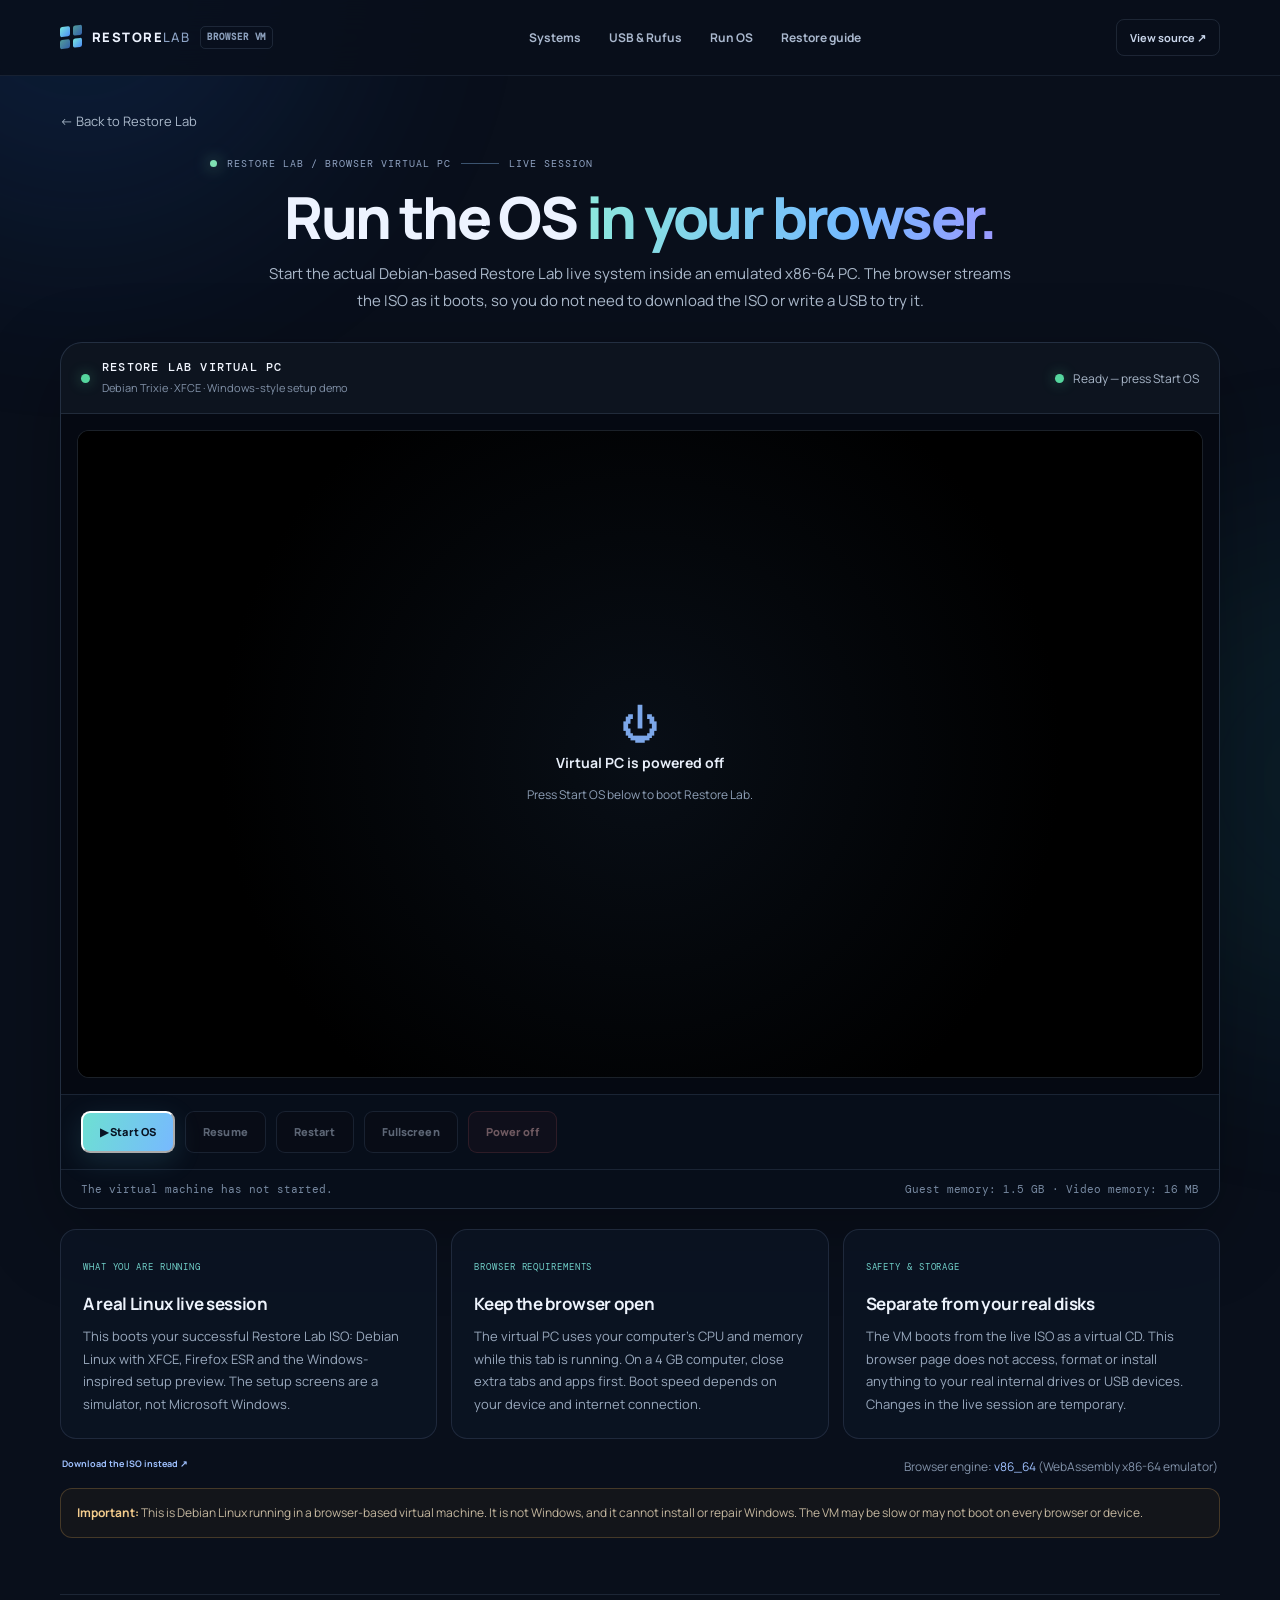
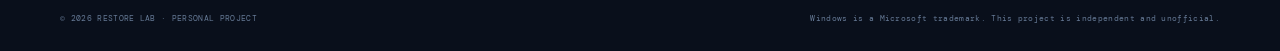
==== run.html @ ffe732dc "Show browser VM memory setting" ====
<!doctype html>
<html lang="en">
<head>
  <meta charset="utf-8">
  <meta name="viewport" content="width=device-width, initial-scale=1">
  <meta name="theme-color" content="#0b1220">
  <meta name="description" content="Run the Restore Lab Debian live system in a browser-based virtual PC.">
  <title>Run Restore Lab — Browser Virtual PC</title>
  <link rel="preconnect" href="https://fonts.googleapis.com">
  <link rel="preconnect" href="https://fonts.gstatic.com" crossorigin>
  <link href="https://fonts.googleapis.com/css2?family=DM+Mono:wght@400;500&family=Manrope:wght@400;500;600;700;800&display=swap" rel="stylesheet">
  <link rel="stylesheet" href="styles.css">
  <link rel="stylesheet" href="run-os.css">
  <script src="run-os.js" defer></script>
</head>
<body>
  <div class="ambient ambient-one"></div>
  <div class="ambient ambient-two"></div>

  <header class="topbar">
    <a class="brand" href="index.html" aria-label="Restore Lab home">
      <span class="brand-mark"><span></span><span></span><span></span><span></span></span>
      <span>RESTORE<span class="brand-light">LAB</span></span>
      <span class="version-tag">BROWSER VM</span>
    </a>
    <nav class="main-nav" aria-label="Main navigation">
      <a href="index.html#systems">Systems</a>
      <a href="index.html#usb">USB & Rufus</a>
      <a href="run.html" aria-current="page">Run OS</a>
      <a href="index.html#restore">Restore guide</a>
    </nav>
    <a class="top-action" href="https://github.com/sd201826/Computer" target="_blank" rel="noopener">View source <span aria-hidden="true">↗</span></a>
  </header>

  <main class="run-page shell">
    <a class="run-back" href="index.html">← Back to Restore Lab</a>

    <section class="run-heading">
      <div class="eyebrow"><span class="pulse-dot"></span> RESTORE LAB / BROWSER VIRTUAL PC <span class="eyebrow-line"></span> LIVE SESSION</div>
      <h1>Run the OS <span class="gradient-text">in your browser.</span></h1>
      <p class="run-lead">Start the actual Debian-based Restore Lab live system inside an emulated x86-64 PC. The browser streams the ISO as it boots, so you do not need to download the ISO or write a USB to try it.</p>
    </section>

    <section class="vm-panel" aria-label="Restore Lab virtual computer">
      <div class="vm-toolbar">
        <div class="vm-title">
          <span class="vm-led"></span>
          <div><strong>RESTORE LAB VIRTUAL PC</strong><small>Debian Trixie · XFCE · Windows-style setup demo</small></div>
        </div>
        <div class="vm-status" id="vmStatus" role="status" aria-live="polite">
          <span class="vm-status-dot"></span><span id="vmStatusText">Ready — press Start OS</span>
        </div>
      </div>

      <div class="vm-screen-wrap">
        <div id="screen_container" tabindex="0" aria-label="Virtual computer screen">
          <div id="screen"></div>
          <canvas id="vga"></canvas>
          <div class="vm-screen-placeholder" id="vmScreenPlaceholder">
            <div class="vm-power-symbol">⏻</div>
            <strong>Virtual PC is powered off</strong>
            <span>Press Start OS below to boot Restore Lab.</span>
          </div>
        </div>
      </div>

      <div class="vm-controls">
        <button class="button button-primary" id="startVm" type="button">▶ Start OS</button>
        <button class="button button-outline" id="pauseVm" type="button" disabled>Pause</button>
        <button class="button button-outline" id="restartVm" type="button" disabled>Restart</button>
        <button class="button button-outline" id="fullscreenVm" type="button" disabled>Fullscreen</button>
        <button class="button button-danger" id="stopVm" type="button" disabled>Power off</button>
      </div>

      <div class="vm-foot">
        <span id="vmDetail">The virtual machine has not started.</span>
        <span>Guest memory: 1.5 GB · Video memory: 16 MB</span>
      </div>
    </section>

    <section class="run-info-grid">
      <article class="run-info-card">
        <span class="section-kicker">WHAT YOU ARE RUNNING</span>
        <h2>A real Linux live session</h2>
        <p>This boots your successful Restore Lab ISO: Debian Linux with XFCE, Firefox ESR and the Windows-inspired setup preview. The setup screens are a simulator, not Microsoft Windows.</p>
      </article>
      <article class="run-info-card">
        <span class="section-kicker">BROWSER REQUIREMENTS</span>
        <h2>Keep the browser open</h2>
        <p>The virtual PC uses your computer's CPU and memory while this tab is running. On a 4 GB computer, close extra tabs and apps first. Boot speed depends on your device and internet connection.</p>
      </article>
      <article class="run-info-card">
        <span class="section-kicker">SAFETY & STORAGE</span>
        <h2>Separate from your real disks</h2>
        <p>The VM boots from the live ISO as a virtual CD. This browser page does not access, format or install anything to your real internal drives or USB devices. Changes in the live session are temporary.</p>
      </article>
    </section>

    <div class="run-links">
      <a class="text-link" href="https://github.com/sd201826/Computer/releases/tag/restore-lab-live-latest" target="_blank" rel="noopener">Download the ISO instead ↗</a>
      <span>Browser engine: <a href="https://github.com/portlandhodl/v86_64" target="_blank" rel="noopener">v86_64</a> (WebAssembly x86-64 emulator)</span>
    </div>
    <div class="run-disclaimer"><strong>Important:</strong> This is Debian Linux running in a browser-based virtual machine. It is not Windows, and it cannot install or repair Windows. The VM may be slow or may not boot on every browser or device.</div>
  </main>

  <footer class="footer shell">
    <span>© <span id="year"></span> RESTORE LAB · PERSONAL PROJECT</span>
    <span>Windows is a Microsoft trademark. This project is independent and unofficial.</span>
  </footer>
</body>
</html>
---- styles.css ----
:root {
  color-scheme: dark;
  --bg: #090f1b;
  --panel: #101a2b;
  --panel-2: #142137;
  --line: rgba(159, 183, 220, .14);
  --muted: #91a1bb;
  --text: #edf3ff;
  --blue: #60a5fa;
  --cyan: #64e3df;
  --green: #7fe0b2;
  --orange: #f4bd74;
  --radius: 22px;
}
* { box-sizing: border-box; }
html { scroll-behavior: smooth; scroll-padding-top: 88px; }
body {
  margin: 0; min-width: 320px; background: var(--bg); color: var(--text);
  font-family: Manrope, "Segoe UI", sans-serif; line-height: 1.6; overflow-x: hidden;
}
a { color: inherit; text-decoration: none; }
button { font: inherit; }
.ambient { position: fixed; width: 520px; height: 520px; border-radius: 50%; filter: blur(110px); opacity: .13; pointer-events: none; z-index: -1; }
.ambient-one { top: -280px; left: -180px; background: #2073e8; }
.ambient-two { right: -310px; top: 520px; background: #27b7b2; opacity: .08; }
.shell { width: min(1160px, calc(100% - 48px)); margin-inline: auto; }
.topbar {
  position: sticky; top: 0; z-index: 20; height: 76px; padding: 0 max(24px, calc((100vw - 1160px) / 2));
  display: flex; align-items: center; justify-content: space-between; gap: 28px;
  background: rgba(9, 15, 27, .84); border-bottom: 1px solid rgba(159,183,220,.1); backdrop-filter: blur(18px);
}
.brand { display: flex; align-items: center; gap: 10px; font-size: 13px; font-weight: 800; letter-spacing: .11em; white-space: nowrap; }
.brand-light { color: #8ca3c5; font-weight: 500; }
.brand-mark { width: 22px; height: 22px; display: grid; grid-template-columns: repeat(2, 1fr); gap: 3px; transform: skewY(-7deg); }
.brand-mark span { background: linear-gradient(135deg, #78e6dd, #4d8ef7); border-radius: 2px; }
.brand-mark span:nth-child(2), .brand-mark span:nth-child(3) { opacity: .65; }
.version-tag, .panel-tag, .section-kicker, .eyebrow, .console-heading, .console-bottom, .console-top, .steps-title, .boot-top, .boot-foot, .boot-disclaimer {
  font-family: "DM Mono", monospace; letter-spacing: .1em;
}
.version-tag { color: #8ca0bd; border: 1px solid var(--line); border-radius: 5px; padding: 3px 6px; font-size: 9px; }
.main-nav { display: flex; align-items: center; justify-content: center; gap: 28px; color: #aab8ce; font-size: 12px; font-weight: 700; }
.main-nav a { transition: color .2s; }
.main-nav a:hover, .text-link:hover { color: var(--cyan); }
.top-action { border: 1px solid var(--line); border-radius: 8px; padding: 9px 13px; font-size: 11px; font-weight: 700; color: #c9d6eb; white-space: nowrap; transition: .2s; }
.top-action:hover { border-color: rgba(100,227,223,.5); color: var(--cyan); }
.hero { min-height: 500px; display: grid; grid-template-columns: 1.08fr .92fr; align-items: center; gap: 60px; padding-block: 88px 68px; position: relative; }
.hero-copy { position: relative; z-index: 1; }
.eyebrow { color: #8fa2c1; font-size: 10px; display: flex; align-items: center; gap: 10px; }
.pulse-dot, .console-live b, .demo-label span { width: 7px; height: 7px; border-radius: 50%; background: var(--green); box-shadow: 0 0 16px rgba(127,224,178,.75); }
.eyebrow-line { width: 38px; height: 1px; background: #3b536f; }
h1 { margin: 22px 0 18px; font-size: clamp(42px, 5.6vw, 68px); line-height: 1.06; letter-spacing: -.065em; font-weight: 800; }
.gradient-text { color: #7bdedb; background: linear-gradient(95deg, #8de8dc 0%, #74baff 65%, #9b9aff 100%); -webkit-background-clip: text; background-clip: text; -webkit-text-fill-color: transparent; }
.hero-lead { max-width: 510px; color: #9baac1; font-size: 14px; line-height: 1.9; }
.hero-actions, .simulator-actions { display: flex; align-items: center; flex-wrap: wrap; gap: 12px; margin-top: 28px; }
.button { display: inline-flex; align-items: center; justify-content: center; gap: 12px; min-height: 42px; padding: 0 17px; border-radius: 9px; font-size: 11px; font-weight: 800; letter-spacing: .01em; transition: transform .2s, border-color .2s, background .2s; cursor: pointer; }
.button:hover { transform: translateY(-2px); }
.button-primary { background: linear-gradient(110deg, #6de0d2, #77b9ff); color: #081323; box-shadow: 0 8px 28px rgba(89,189,220,.16); }
.button-quiet { color: #c2cee1; border: 1px solid var(--line); }
.button-quiet:hover, .button-outline:hover { border-color: rgba(100,227,223,.55); color: var(--cyan); }
.button-outline { border: 1px solid rgba(126,157,199,.35); color: #d4e0f2; }
.hero-footnotes { display: flex; flex-wrap: wrap; gap: 20px; margin-top: 28px; color: #8395b0; font-size: 10px; font-weight: 700; }
.tiny-check { font-style: normal; color: var(--green); margin-right: 5px; }
.console-card { z-index: 1; position: relative; border: 1px solid rgba(129,163,211,.22); background: linear-gradient(145deg, rgba(22,36,59,.96), rgba(12,22,38,.98)); border-radius: 15px; box-shadow: 0 28px 90px rgba(0,0,0,.32); overflow: hidden; }
.console-top { height: 45px; display: flex; align-items: center; gap: 12px; padding: 0 17px; border-bottom: 1px solid var(--line); color: #8fa2bf; font-size: 9px; }
.window-dots { display: flex; gap: 5px; margin-right: 7px; }
.window-dots i { width: 6px; height: 6px; background: #415875; border-radius: 50%; }
.window-dots i:first-child { background: #e59b87; }.window-dots i:nth-child(2) { background: #e9c477; }.window-dots i:nth-child(3) { background: #77d4a8; }
.console-live { margin-left: auto; display: flex; align-items: center; gap: 7px; color: var(--green); font-size: 8px; }
.console-live b { width: 5px; height: 5px; }
.console-content { padding: 26px 25px 21px; }
.console-heading { color: #6986a9; font-size: 9px; margin-bottom: 17px; }
.console-row { display: flex; justify-content: space-between; gap: 12px; padding: 11px 0; border-bottom: 1px solid rgba(159,183,220,.08); color: #8799b4; font-size: 11px; }
.console-row strong { color: #d8e3f3; font-size: 10px; font-weight: 700; }
.console-row .status-limited { color: var(--orange); }.console-row .status-ok { color: var(--green); }
.console-progress-label { margin-top: 23px; display: flex; justify-content: space-between; color: #7f93af; font-family: "DM Mono", monospace; font-size: 9px; }
.console-progress { height: 5px; margin-top: 9px; border-radius: 10px; overflow: hidden; background: #253650; }
.console-progress span { display: block; width: 100%; height: 100%; background: linear-gradient(90deg, #69dfd2, #73aaff); }
.console-note { margin-top: 22px; display: flex; gap: 9px; align-items: flex-start; color: #8ea1bb; font-size: 9px; line-height: 1.6; }
.note-symbol { width: 16px; height: 16px; flex: 0 0 auto; display: grid; place-items: center; border-radius: 50%; color: #efc17e; background: rgba(239,193,126,.12); font-weight: 800; }
.console-bottom { display: flex; justify-content: space-between; padding: 12px 17px; border-top: 1px solid var(--line); color: #607895; font-size: 8px; }
.hero-orbit { position: absolute; border: 1px solid rgba(100,227,223,.12); border-radius: 50%; pointer-events: none; }
.orbit-a { width: 480px; height: 480px; top: 45px; right: -170px; }.orbit-b { width: 620px; height: 620px; top: -26px; right: -240px; border-color: rgba(110,160,255,.08); }
.metric-strip { display: grid; grid-template-columns: repeat(3, 1fr); border-block: 1px solid var(--line); padding-block: 21px; }
.metric { display: flex; align-items: center; gap: 13px; padding-inline: 22px; border-right: 1px solid var(--line); }
.metric:first-child { padding-left: 0; }.metric:last-child { border: 0; }
.metric-icon { color: #6de0d2; font: 11px "DM Mono", monospace; border: 1px solid rgba(109,224,210,.2); border-radius: 6px; padding: 6px 7px; }
.metric strong, .metric small { display: block; }.metric strong { font-size: 11px; }.metric small { color: #7f91ab; font-size: 9px; margin-top: 2px; }
.section { padding-top: 93px; }
.section-heading { display: flex; justify-content: space-between; align-items: end; gap: 30px; margin-bottom: 25px; }
.section-kicker { color: #71cfc9; font-size: 9px; margin-bottom: 10px; }
.section-heading h2, .simulator-copy h2 { margin: 0; font-size: clamp(25px, 3vw, 34px); line-height: 1.2; letter-spacing: -.045em; }
.section-heading > p { max-width: 360px; color: #8798b2; font-size: 11px; line-height: 1.8; margin: 0 0 3px; }
.system-grid { display: grid; grid-template-columns: repeat(5, 1fr); gap: 11px; }
.system-card { text-align: left; display: flex; flex-direction: column; min-width: 0; min-height: 158px; padding: 16px; border: 1px solid var(--line); border-radius: 13px; background: rgba(16,26,43,.76); color: var(--text); cursor: pointer; transition: .2s ease; }
.system-card:hover { transform: translateY(-3px); border-color: rgba(112,188,230,.4); background: #142239; }
.system-card.selected { border-color: rgba(100,227,223,.64); background: linear-gradient(145deg, rgba(27,59,77,.72), rgba(19,34,54,.93)); box-shadow: inset 0 0 0 1px rgba(100,227,223,.08); }
.system-topline { display: flex; align-items: center; justify-content: space-between; }
.system-icon { width: 30px; height: 30px; display: grid; place-items: center; font-size: 17px; border-radius: 8px; background: rgba(101,162,240,.14); color: #87c2ff; }
.win10-icon { color: #7dc7f8; }.win7-icon { color: #9edbff; background: rgba(85,177,220,.13); }.vista-icon { color: #d2b8ff; background: rgba(157,120,225,.13); }.xp-icon { color: #9ee2a9; background: rgba(104,190,126,.13); }
.system-status { font: 8px "DM Mono", monospace; letter-spacing: .07em; }.status-current { color: var(--green); }.status-legacy { color: #a8c8f3; }.status-old { color: #c0a3dc; }
.system-name { font-size: 14px; font-weight: 800; margin-top: 15px; }.system-desc { color: #8192ad; font-size: 9px; margin-top: 2px; }
.system-bottom { display: flex; align-items: center; justify-content: space-between; color: #91a5c3; font-size: 8px; margin-top: auto; padding-top: 15px; }
.arrow { color: var(--cyan); font-size: 14px; }
.system-detail { display: grid; grid-template-columns: 60px 1fr auto; align-items: center; gap: 20px; padding: 21px 23px; margin-top: 14px; border: 1px solid var(--line); border-radius: 14px; background: rgba(17,29,48,.76); }
.detail-icon { width: 52px; height: 52px; display: grid; place-items: center; border-radius: 13px; color: #83d9dc; background: rgba(100,227,223,.1); font-size: 24px; }
.detail-eyebrow { color: #71cfc9; font: 8px "DM Mono", monospace; letter-spacing: .09em; }
.detail-copy h3 { margin: 3px 0 4px; font-size: 17px; }.detail-copy p { margin: 0; color: #91a1bb; font-size: 10px; line-height: 1.7; }
.detail-warning { color: #d4b582; font-size: 9px; margin-top: 6px; }
.detail-action { display: flex; flex-direction: column; align-items: center; gap: 7px; }.detail-action .button { white-space: nowrap; }.detail-action > span { color: #788ba8; font-size: 8px; text-align: center; }
.usb-layout { display: grid; grid-template-columns: .9fr 1.1fr; gap: 14px; }
.usb-panel, .steps-panel { border: 1px solid var(--line); border-radius: 15px; padding: 24px; background: rgba(16,26,43,.8); }
.usb-panel { background: radial-gradient(circle at 0 0, rgba(66,156,173,.13), transparent 60%), rgba(16,26,43,.86); }
.usb-panel-head { display: flex; justify-content: space-between; align-items: center; }.usb-symbol { color: var(--cyan); font-size: 23px; }.panel-tag { color: #738ba9; font-size: 8px; }
.usb-panel h3 { max-width: 300px; margin: 16px 0 8px; font-size: 21px; line-height: 1.3; letter-spacing: -.03em; }
.usb-panel > p { color: #91a1bb; font-size: 10px; line-height: 1.85; }
.device-state { display: flex; gap: 11px; align-items: center; padding: 13px; margin: 18px 0; border: 1px solid rgba(244,189,116,.18); border-radius: 9px; background: rgba(244,189,116,.05); }
.device-state-dot { width: 7px; height: 7px; border-radius: 50%; background: var(--orange); box-shadow: 0 0 12px rgba(244,189,116,.4); }
.device-state strong, .device-state small { display: block; }.device-state strong { color: #e8c797; font-size: 9px; }.device-state small { color: #8e9db4; font-size: 8px; margin-top: 3px; }
.steps-panel { padding: 21px 24px; }.steps-title { display: flex; justify-content: space-between; color: #7792b4; font-size: 8px; padding-bottom: 15px; border-bottom: 1px solid var(--line); }
.step-row { display: grid; grid-template-columns: 35px 1fr; gap: 10px; padding: 15px 0; border-bottom: 1px solid rgba(159,183,220,.08); }
.step-number { color: var(--cyan); font: 10px "DM Mono", monospace; padding-top: 2px; }.step-row strong { font-size: 10px; }.step-row p { margin: 3px 0 0; color: #8d9db6; font-size: 9px; line-height: 1.7; }
.danger-note { display: flex; gap: 10px; align-items: flex-start; margin-top: 15px; padding: 11px 12px; background: rgba(242,169,111,.07); border: 1px solid rgba(242,169,111,.14); border-radius: 8px; }
.danger-note > span { color: #efbb82; font-weight: 800; }.danger-note p { margin: 0; color: #a99b89; font-size: 8px; line-height: 1.7; }.danger-note strong { color: #eac18e; }
.simulator-card { display: grid; grid-template-columns: 1.1fr .9fr; align-items: center; gap: 45px; padding: 38px; border: 1px solid rgba(105,168,224,.25); border-radius: 18px; background: radial-gradient(circle at 100% 0, rgba(69,124,205,.16), transparent 40%), linear-gradient(130deg, #111f34, #0e192a); overflow: hidden; }
.demo-label { display: inline-flex; align-items: center; gap: 8px; color: #9ab2d0; font: 8px "DM Mono", monospace; letter-spacing: .08em; margin: 7px 0 17px; }.demo-label span { width: 6px; height: 6px; background: var(--orange); box-shadow: none; }
.simulator-copy h2 { font-size: clamp(25px, 3vw, 34px); }.simulator-copy > p { max-width: 470px; color: #91a1bb; font-size: 10px; line-height: 1.9; margin-top: 13px; }
.text-link { color: #a8c0e4; font-size: 9px; font-weight: 700; }
.simulator-warning { display: flex; gap: 9px; max-width: 480px; margin-top: 21px; color: #c5a979; font-size: 9px; line-height: 1.7; }.simulator-warning span { font-weight: 800; }
.boot-preview { border: 1px solid rgba(117,169,230,.34); border-radius: 10px; background: #07101d; box-shadow: 0 20px 55px rgba(0,0,0,.35); padding: 18px; font-family: "DM Mono", monospace; }
.boot-top { display: flex; justify-content: space-between; color: #79d5d2; font-size: 7px; padding-bottom: 13px; border-bottom: 1px solid rgba(117,169,230,.2); }
.boot-title { color: #dce9fb; font-size: 12px; font-weight: 500; padding: 17px 0 10px; }
.boot-option { color: #879ebd; font-size: 8px; padding: 8px; margin: 2px 0; border: 1px solid transparent; }.boot-option.active { color: #eaf5ff; background: #173655; border-color: #2a6e91; }.boot-option.active span { color: var(--cyan); }
.boot-foot { display: flex; justify-content: space-between; border-top: 1px solid rgba(117,169,230,.2); color: #7186a3; font-size: 7px; padding-top: 14px; margin-top: 13px; }.boot-disclaimer { color: #deae70; font-size: 7px; text-align: center; margin-top: 13px; letter-spacing: .14em; }
.restore-grid { display: grid; grid-template-columns: repeat(4, 1fr); gap: 12px; }
.restore-item { min-height: 174px; position: relative; padding: 20px; border: 1px solid var(--line); border-radius: 12px; background: rgba(16,26,43,.7); }
.restore-number { position: absolute; top: 18px; right: 18px; color: #637995; font: 9px "DM Mono", monospace; }
.restore-icon { color: var(--cyan); font-size: 22px; }.restore-item h3 { margin: 12px 0 5px; font-size: 12px; }.restore-item p { color: #8798b1; font-size: 9px; line-height: 1.8; margin: 0; }
.footer-callout { display: flex; justify-content: space-between; align-items: center; gap: 20px; padding-block: 55px; margin-top: 65px; border-top: 1px solid var(--line); }
.footer-callout h2 { margin: 0; font-size: 20px; letter-spacing: -.04em; }.footer { display: flex; flex-wrap: wrap; justify-content: space-between; gap: 15px; border-top: 1px solid var(--line); padding-block: 18px 28px; color: #657995; font: 8px "DM Mono", monospace; letter-spacing: .04em; }
@media (max-width: 900px) {
  .main-nav { gap: 15px; }.hero { gap: 30px; }.system-grid { grid-template-columns: repeat(3, 1fr); }.simulator-card { gap: 25px; padding: 28px; }
}
@media (max-width: 680px) {
  .shell { width: min(100% - 32px, 540px); }
  .topbar { height: 64px; padding-inline: 16px; gap: 12px; }.main-nav { display: none; }.top-action { margin-left: auto; }
  .hero { grid-template-columns: 1fr; padding-block: 64px 42px; gap: 35px; }.console-card { max-width: 460px; width: 100%; }.hero-orbit { display: none; }
  .metric-strip { grid-template-columns: 1fr; gap: 13px; }.metric { padding: 0 0 13px; border-right: 0; border-bottom: 1px solid var(--line); }.metric:last-child { padding-bottom: 0; border-bottom: 0; }
  .section { padding-top: 68px; }.section-heading { display: block; }.section-heading > p { margin-top: 10px; }
  .system-grid { grid-template-columns: repeat(2, 1fr); }.system-detail { grid-template-columns: 45px 1fr; padding: 17px; gap: 12px; }.detail-icon { width: 42px; height: 42px; }.detail-action { grid-column: 1 / -1; align-items: flex-start; margin-top: 6px; }
  .usb-layout, .simulator-card { grid-template-columns: 1fr; }.simulator-card { padding: 23px; }.boot-preview { max-width: 420px; width: 100%; }
  .restore-grid { grid-template-columns: repeat(2, 1fr); }.footer-callout { display: block; padding-block: 42px; }.footer-callout .button { margin-top: 18px; }
}
@media (max-width: 390px) {
  .version-tag { display: none; }.system-grid { gap: 8px; }.system-card { padding: 12px; min-height: 145px; }.system-bottom { font-size: 7px; }
  .restore-grid { grid-template-columns: 1fr; }.hero-actions .button { width: 100%; }
}


.live-os-card { display:grid; grid-template-columns:1.08fr .92fr; align-items:center; gap:38px; padding:38px; border:1px solid rgba(100,227,223,.25); border-radius:18px; background:radial-gradient(circle at 100% 0,rgba(50,160,174,.14),transparent 42%),linear-gradient(130deg,#12243a,#0d1929); overflow:hidden; }
.live-os-copy h2 { margin:0; font-size:clamp(27px,3vw,37px); line-height:1.15; letter-spacing:-.05em; }
.live-os-copy > p { max-width:490px; color:#91a1bb; font-size:10px; line-height:1.9; margin-top:13px; }
.live-feature-list { display:grid; grid-template-columns:1fr 1fr; gap:10px 14px; margin-top:20px; color:#b7c9df; font-size:9px; }
.live-feature-list span::first-letter { color:var(--green); }
.live-os-preview { min-width:0; }
.desktop-window { min-height:250px; position:relative; overflow:hidden; border:1px solid rgba(130,187,224,.45); border-radius:11px; background:radial-gradient(circle at 80% 15%,rgba(89,198,210,.45),transparent 40%),linear-gradient(140deg,#18395d,#0b1628 75%); box-shadow:0 20px 55px rgba(0,0,0,.3); }
.desktop-titlebar { height:31px; display:flex; align-items:center; justify-content:space-between; padding:0 12px; background:rgba(8,16,29,.8); color:#d8e9fb; font:8px "DM Mono",monospace; letter-spacing:.08em; }
.desktop-icons { display:grid; grid-template-columns:repeat(2,54px); gap:22px; padding:26px 20px 70px; }
.desktop-icons div { display:flex; flex-direction:column; align-items:center; gap:5px; color:#e4efff; font-size:8px; text-shadow:0 1px 4px #07101d; }
.desktop-icons b { width:33px; height:33px; display:grid; place-items:center; border:1px solid rgba(200,229,255,.3); border-radius:9px; background:rgba(19,54,82,.7); color:#83e2df; font-size:18px; }
.desktop-taskbar { position:absolute; bottom:0; left:0; right:0; height:34px; display:flex; align-items:center; gap:14px; padding:0 12px; background:rgba(8,15,27,.9); color:#c8d8eb; font-size:8px; }
.desktop-taskbar > span:first-child { color:#78e0d7; font-size:14px; }.taskbar-clock { margin-left:auto; color:#8fa5c1; font:7px "DM Mono",monospace; }
.theme-note { margin-top:11px; color:#8298b5; font:8px "DM Mono",monospace; text-align:center; letter-spacing:.06em; }
@media (max-width:900px) { .live-os-card { gap:24px; padding:28px; } }
@media (max-width:680px) { .live-os-card { grid-template-columns:1fr; padding:23px; } .live-feature-list { grid-template-columns:1fr; } }


.setup-preview-screen{min-height:285px;position:relative;overflow:hidden;border:1px solid rgba(128,184,228,.44);border-radius:12px;background:radial-gradient(circle at 78% 10%,rgba(47,127,190,.3),transparent 48%),linear-gradient(145deg,#12345a,#071629 78%);box-shadow:0 22px 60px rgba(0,0,0,.32);color:#eaf4ff}
.setup-preview-header{height:38px;display:flex;align-items:center;gap:9px;padding:0 14px;border-bottom:1px solid #ffffff1b;background:#08182bd9;font:8px "DM Mono",monospace;letter-spacing:.09em}
.setup-preview-mark{width:13px;height:13px;background:#59b5ff;clip-path:polygon(0 8%,100% 0,100% 100%,0 92%)}
.setup-preview-header b{margin-left:auto;color:#79d7d1;font-size:7px}
.setup-preview-body{padding:29px 25px 48px;display:flex;flex-direction:column;align-items:flex-start;gap:9px}
.setup-preview-body small{font:7px "DM Mono",monospace;color:#7dc7ff;letter-spacing:.13em}
.setup-preview-body strong{font-size:25px;font-weight:500;letter-spacing:-.04em}
.setup-preview-body>span{font-size:9px;color:#b9cce0}
.setup-preview-choices{display:grid;grid-template-columns:1fr 1fr;gap:7px;width:100%;margin-top:9px}
.setup-preview-choices i{font-style:normal;font-size:8px;padding:8px 9px;border:1px solid #6795bc66;border-radius:5px;background:#ffffff0a;color:#dcecff}
.setup-preview-button{display:flex;justify-content:space-between;align-items:center;gap:20px;margin-top:8px;padding:9px 12px;min-width:145px;background:#147dcb;border-radius:5px;font-size:8px;font-weight:700}
.setup-preview-footer{position:absolute;bottom:0;left:0;right:0;padding:11px 14px;background:#071426;color:#7e9ab6;font:7px "DM Mono",monospace;letter-spacing:.06em}
---- run-os.css ----
.run-page {
  padding-top: 32px;
  padding-bottom: 56px;
}
.run-back {
  display: inline-flex;
  margin-bottom: 24px;
  color: #aab8ca;
  text-decoration: none;
  font-size: 13px;
}
.run-back:hover { color: #ffffff; }
.run-heading {
  max-width: 860px;
  margin: 0 auto 28px;
  text-align: center;
}
.run-heading h1 {
  margin: 14px 0 12px;
  font-size: clamp(34px, 5vw, 58px);
  line-height: 1.08;
  letter-spacing: -0.045em;
}
.run-lead {
  max-width: 760px;
  margin: 0 auto;
  color: #aab8ca;
  font-size: 15px;
  line-height: 1.8;
}
.vm-panel {
  overflow: hidden;
  border: 1px solid rgba(137, 164, 199, .22);
  border-radius: 22px;
  background: rgba(8, 15, 27, .94);
  box-shadow: 0 24px 80px rgba(0, 0, 0, .3);
}
.vm-toolbar {
  display: flex;
  align-items: center;
  justify-content: space-between;
  gap: 16px;
  flex-wrap: wrap;
  padding: 16px 20px;
  border-bottom: 1px solid rgba(137, 164, 199, .16);
  background: rgba(255, 255, 255, .025);
}
.vm-title {
  display: flex;
  align-items: center;
  gap: 12px;
}
.vm-title strong {
  display: block;
  color: #f2f6ff;
  font: 500 12px "DM Mono", monospace;
  letter-spacing: .1em;
}
.vm-title small {
  display: block;
  margin-top: 4px;
  color: #8292a9;
  font-size: 11px;
}
.vm-led, .vm-status-dot {
  width: 9px;
  height: 9px;
  flex: 0 0 9px;
  border-radius: 50%;
  background: #55d69e;
  box-shadow: 0 0 14px rgba(85, 214, 158, .45);
}
.vm-status {
  display: inline-flex;
  align-items: center;
  gap: 9px;
  color: #a9b7c9;
  font-size: 12px;
}
.vm-status.is-busy .vm-status-dot {
  background: #f5b95d;
  box-shadow: 0 0 14px rgba(245, 185, 93, .45);
}
.vm-status.is-error .vm-status-dot {
  background: #ff7474;
  box-shadow: 0 0 14px rgba(255, 116, 116, .4);
}
.vm-screen-wrap {
  padding: 16px;
  background: #050912;
}
#screen_container {
  position: relative;
  display: flex;
  align-items: center;
  justify-content: center;
  width: 100%;
  min-height: 390px;
  max-height: 72vh;
  aspect-ratio: 4 / 3;
  overflow: hidden;
  border: 1px solid rgba(113, 139, 173, .24);
  border-radius: 12px;
  background: #000;
  outline: none;
  isolation: isolate;
}
#screen_container:focus-visible {
  box-shadow: 0 0 0 3px rgba(89, 154, 255, .35);
}
#screen_container #screen {
  color: #fff;
  white-space: pre;
  font: 14px/1.15 "DM Mono", monospace;
}
#screen_container #vga {
  display: block;
  max-width: 100%;
  max-height: 72vh;
  object-fit: contain;
  image-rendering: pixelated;
}
.vm-screen-placeholder {
  position: absolute;
  inset: 0;
  z-index: 5;
  display: flex;
  flex-direction: column;
  align-items: center;
  justify-content: center;
  gap: 10px;
  color: #8fa0b7;
  text-align: center;
  pointer-events: none;
  background: radial-gradient(circle at center, rgba(22, 38, 60, .38), rgba(0, 0, 0, .98) 65%);
}
.vm-screen-placeholder[hidden] { display: none; }
.vm-power-symbol {
  color: #7ca7e9;
  font-size: 38px;
  line-height: 1;
}
.vm-screen-placeholder strong { color: #e7eef9; font-size: 14px; }
.vm-screen-placeholder span { font-size: 12px; }
.vm-controls {
  display: flex;
  align-items: center;
  flex-wrap: wrap;
  gap: 10px;
  padding: 16px 20px;
  border-top: 1px solid rgba(137, 164, 199, .15);
  border-bottom: 1px solid rgba(137, 164, 199, .15);
}
.vm-controls button:disabled {
  opacity: .42;
  cursor: not-allowed;
  transform: none;
}
.button-danger {
  color: #ffc2c2;
  border: 1px solid rgba(255, 116, 116, .32);
  background: rgba(150, 45, 55, .15);
}
.button-danger:hover:not(:disabled) { background: rgba(150, 45, 55, .28); }
.vm-foot {
  display: flex;
  align-items: center;
  justify-content: space-between;
  flex-wrap: wrap;
  gap: 10px;
  padding: 12px 20px;
  color: #7789a1;
  font: 11px "DM Mono", monospace;
}
.run-info-grid {
  display: grid;
  grid-template-columns: repeat(3, 1fr);
  gap: 14px;
  margin-top: 20px;
}
.run-info-card {
  padding: 22px;
  border: 1px solid rgba(137, 164, 199, .16);
  border-radius: 16px;
  background: rgba(12, 21, 36, .8);
}
.run-info-card h2 {
  margin: 12px 0 8px;
  color: #edf3fc;
  font-size: 17px;
  letter-spacing: -.02em;
}
.run-info-card p {
  margin: 0;
  color: #99a9bd;
  font-size: 13px;
  line-height: 1.75;
}
.run-links {
  display: flex;
  justify-content: space-between;
  flex-wrap: wrap;
  gap: 12px;
  margin: 18px 2px 12px;
  color: #8292a9;
  font-size: 12px;
}
.run-links a { color: #9fc1ff; }
.run-disclaimer {
  padding: 14px 16px;
  border: 1px solid rgba(245, 185, 93, .22);
  border-radius: 12px;
  background: rgba(96, 67, 25, .12);
  color: #c5b89f;
  font-size: 12px;
  line-height: 1.7;
}
.run-disclaimer strong { color: #f4cd8d; }
@media (max-width: 760px) {
  .run-page { padding-top: 20px; }
  .vm-toolbar { align-items: flex-start; flex-direction: column; }
  .vm-screen-wrap { padding: 8px; }
  #screen_container { min-height: 260px; }
  .vm-controls { padding: 12px; }
  .vm-controls .button { padding: 10px 12px; }
  .vm-foot { padding: 12px; }
  .run-info-grid { grid-template-columns: 1fr; }
}
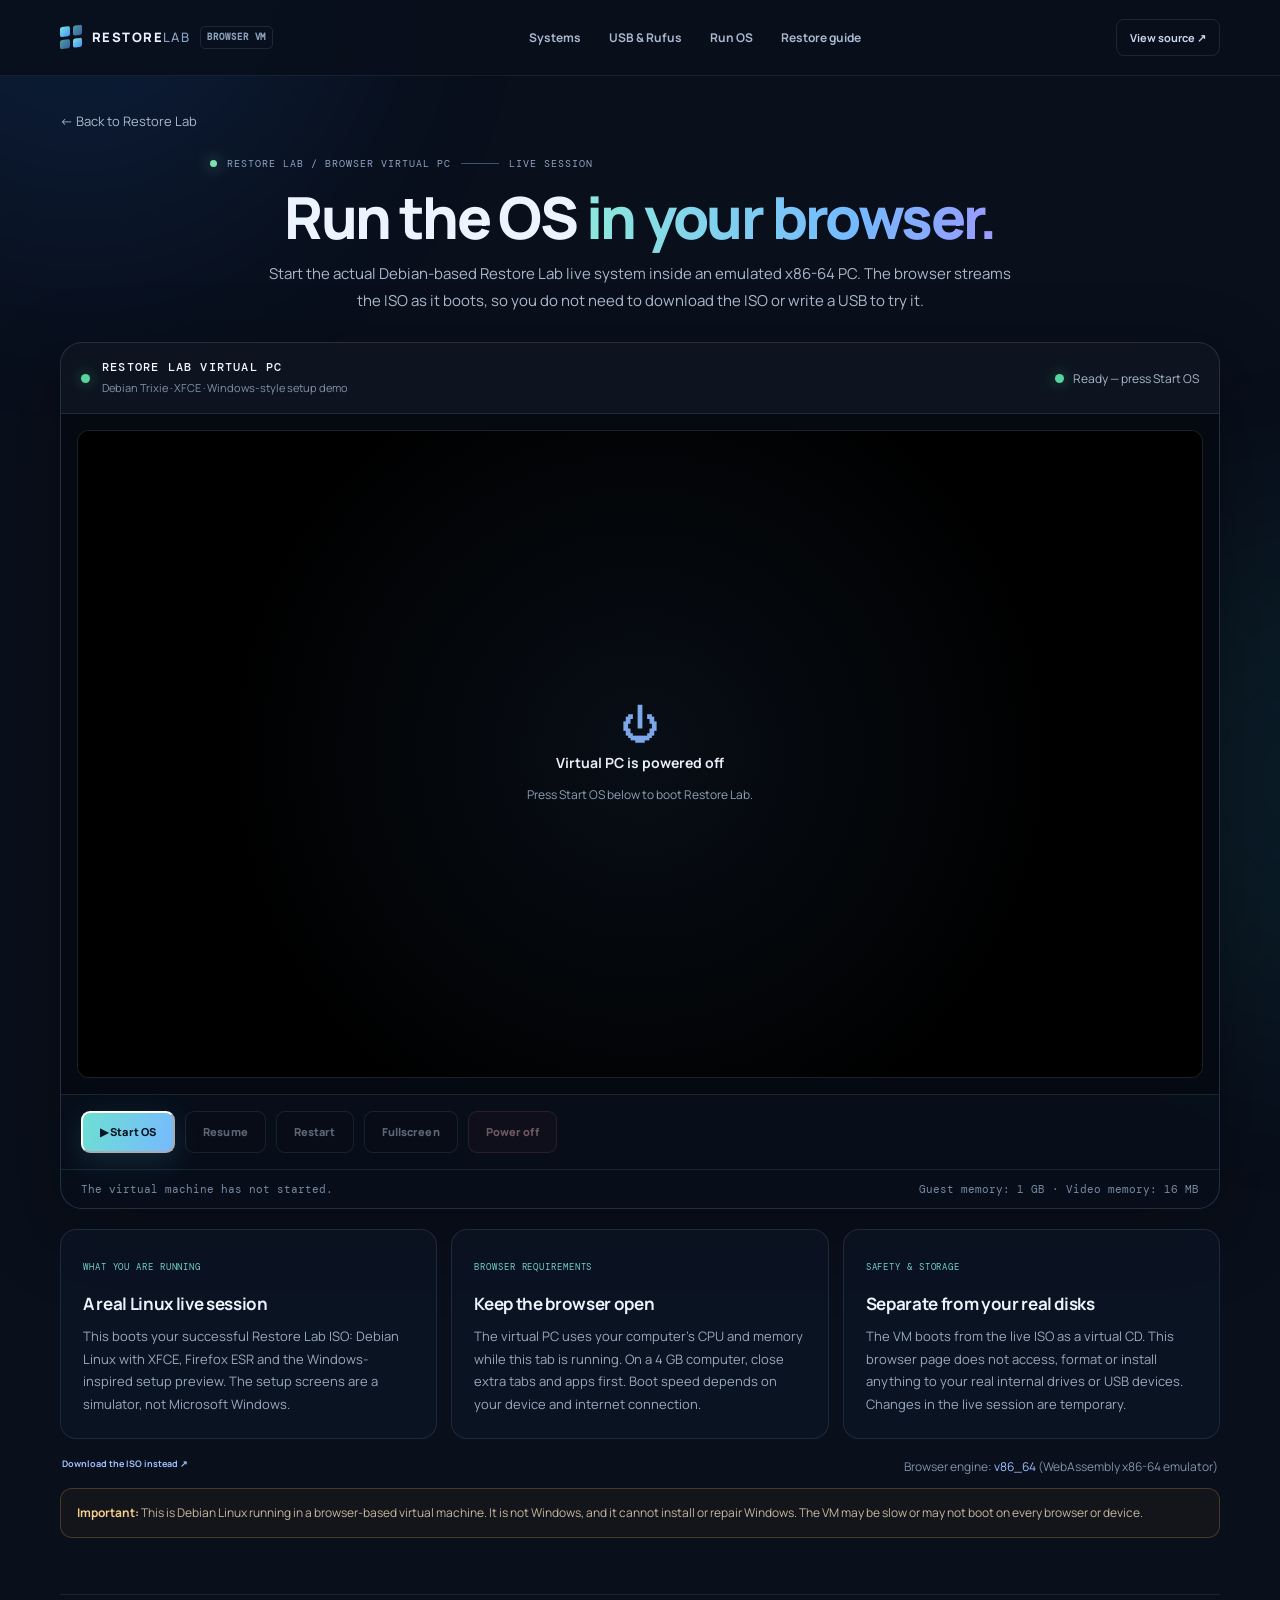
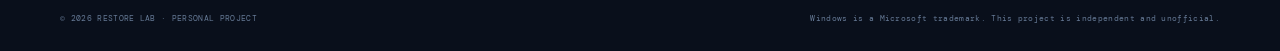
==== commit d9e873e7: "Show VM memory compatible with emulator" ====
--- a/run.html
+++ b/run.html
@@ -74,7 +74,7 @@
 
       <div class="vm-foot">
         <span id="vmDetail">The virtual machine has not started.</span>
-        <span>Guest memory: 1.5 GB · Video memory: 16 MB</span>
+        <span>Guest memory: 1 GB · Video memory: 16 MB</span>
       </div>
     </section>
 
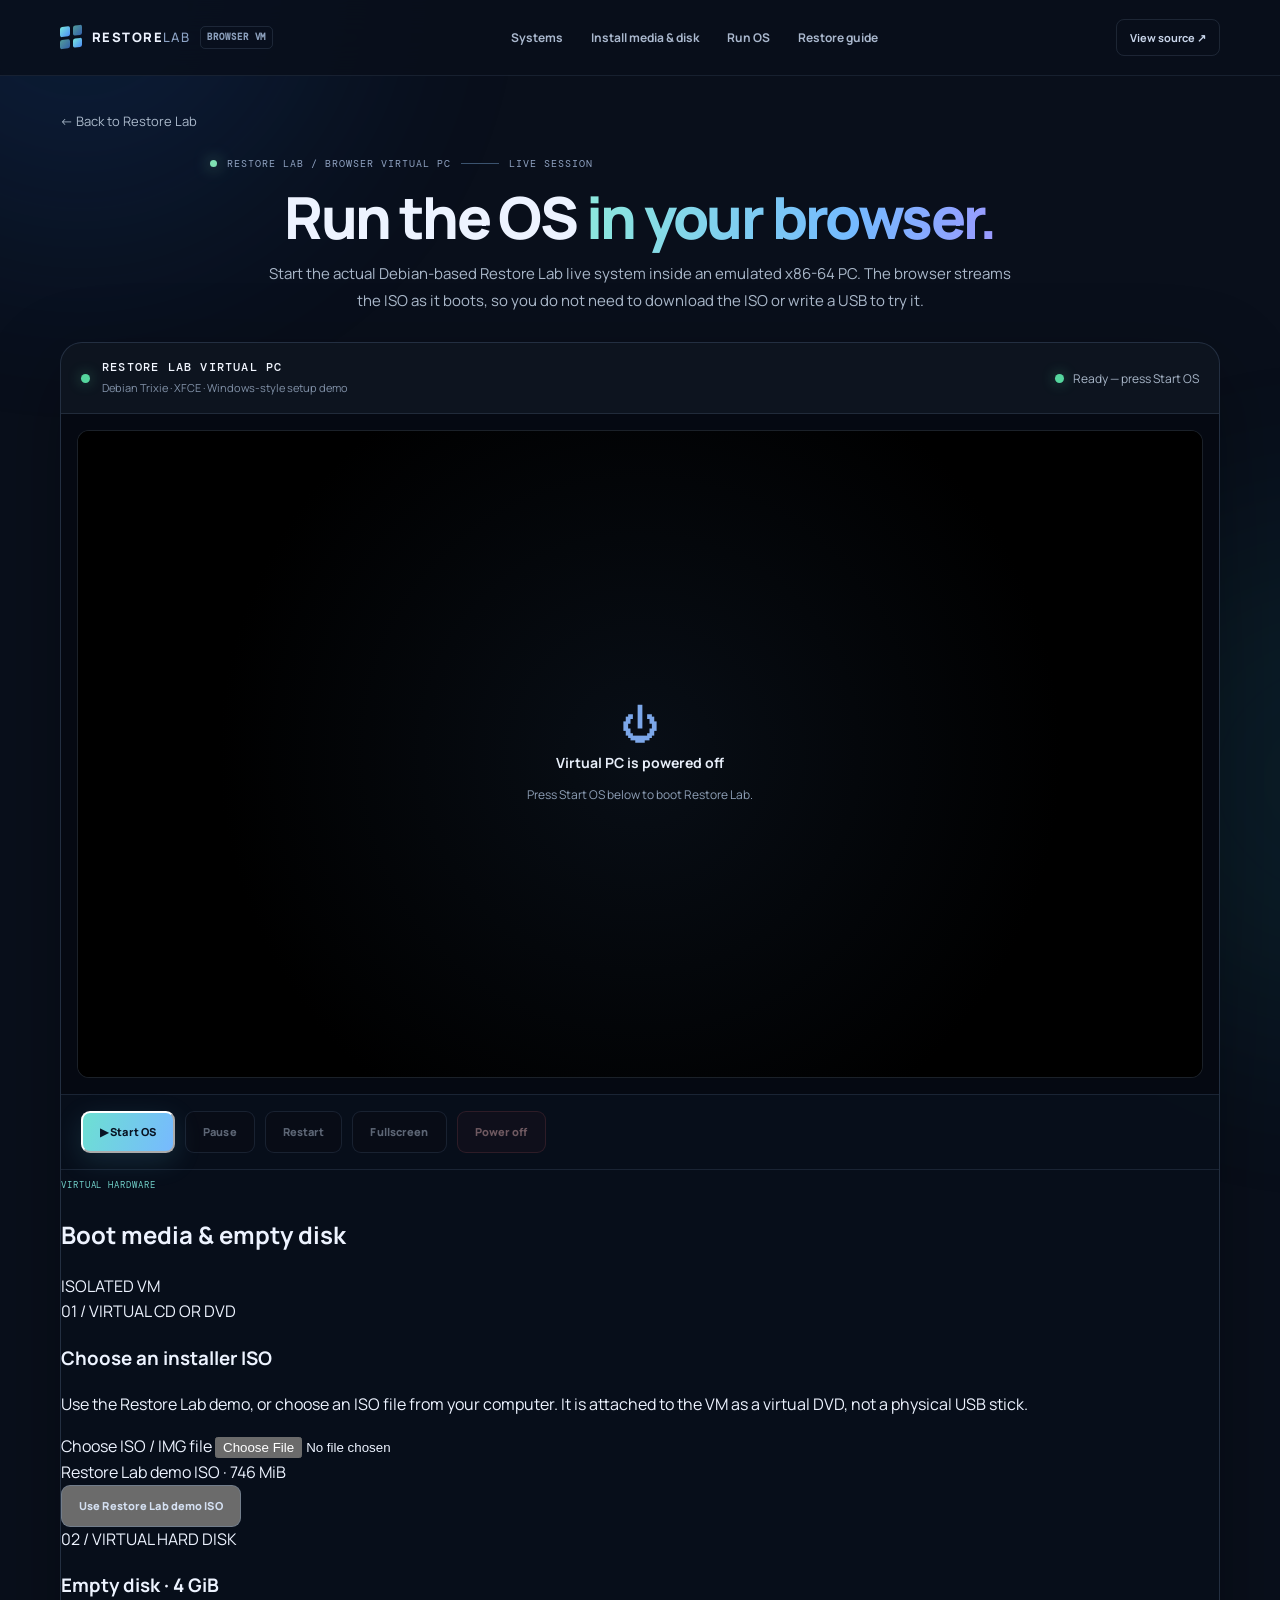
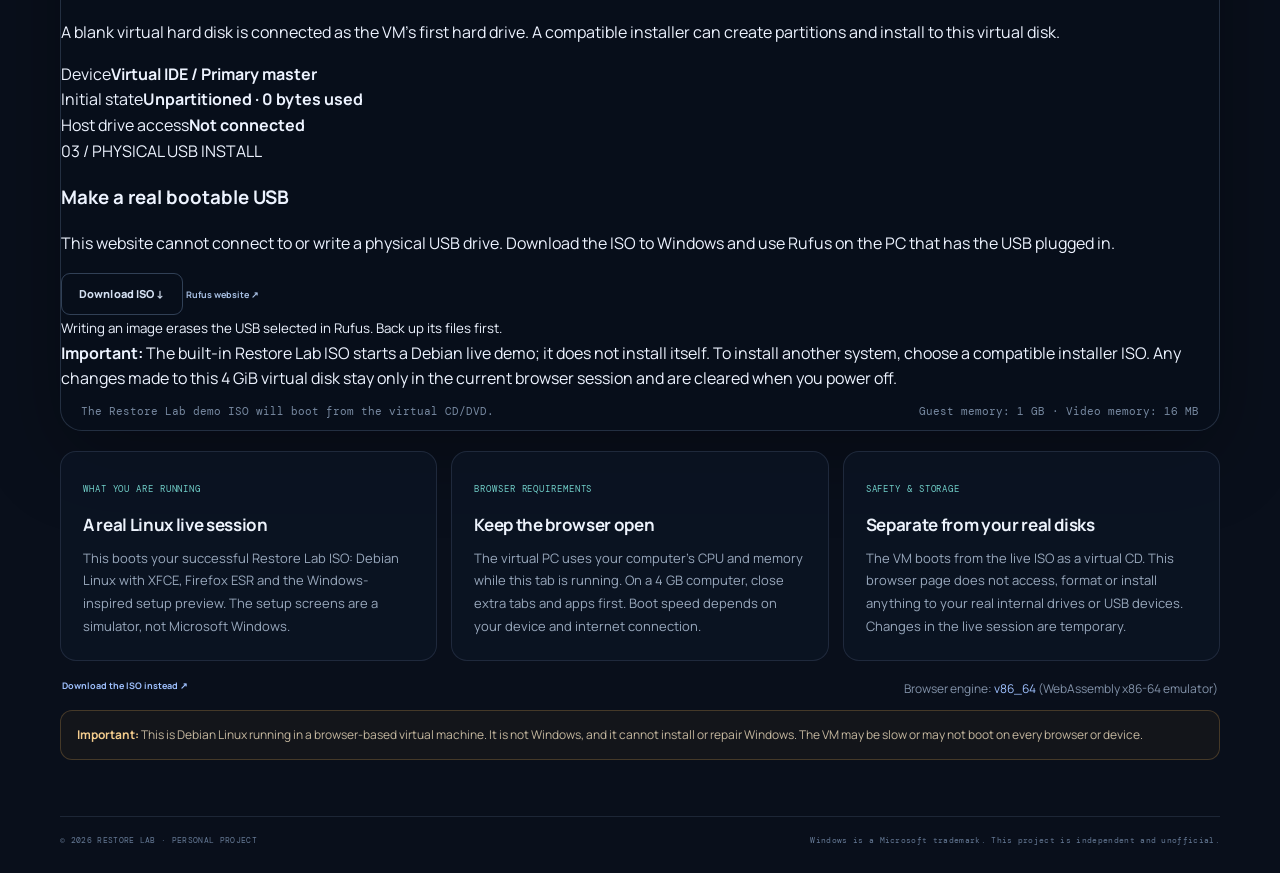
==== commit 048653f0: "Add virtual installer media and empty hard disk controls" ====
--- a/run.html
+++ b/run.html
@@ -25,7 +25,7 @@
     </a>
     <nav class="main-nav" aria-label="Main navigation">
       <a href="index.html#systems">Systems</a>
-      <a href="index.html#usb">USB & Rufus</a>
+      <a href="#install-media">Install media & disk</a>
       <a href="run.html" aria-current="page">Run OS</a>
       <a href="index.html#restore">Restore guide</a>
     </nav>
@@ -72,6 +72,54 @@
         <button class="button button-danger" id="stopVm" type="button" disabled>Power off</button>
       </div>
 
+      <section class="vm-media-panel" id="install-media" aria-label="Boot media and virtual storage">
+        <div class="vm-media-heading">
+          <div>
+            <span class="section-kicker">VIRTUAL HARDWARE</span>
+            <h2>Boot media & empty disk</h2>
+          </div>
+          <span class="vm-media-tag">ISOLATED VM</span>
+        </div>
+
+        <div class="vm-media-grid">
+          <article class="vm-media-card">
+            <span class="vm-media-label">01 / VIRTUAL CD OR DVD</span>
+            <h3>Choose an installer ISO</h3>
+            <p>Use the Restore Lab demo, or choose an ISO file from your computer. It is attached to the VM as a virtual DVD, not a physical USB stick.</p>
+            <label class="vm-file-picker">
+              <span>Choose ISO / IMG file</span>
+              <input id="isoFile" type="file" accept=".iso,.img,application/x-iso9660-image">
+            </label>
+            <div class="vm-iso-name" id="isoName">Restore Lab demo ISO · 746 MiB</div>
+            <button class="button button-outline vm-clear-iso" id="clearIso" type="button">Use Restore Lab demo ISO</button>
+          </article>
+
+          <article class="vm-media-card">
+            <span class="vm-media-label">02 / VIRTUAL HARD DISK</span>
+            <h3><span class="vm-disk-led"></span> Empty disk · 4 GiB</h3>
+            <p>A blank virtual hard disk is connected as the VM's first hard drive. A compatible installer can create partitions and install to this virtual disk.</p>
+            <div class="vm-disk-spec"><span>Device</span><strong>Virtual IDE / Primary master</strong></div>
+            <div class="vm-disk-spec"><span>Initial state</span><strong>Unpartitioned · 0 bytes used</strong></div>
+            <div class="vm-disk-spec"><span>Host drive access</span><strong>Not connected</strong></div>
+          </article>
+
+          <article class="vm-media-card">
+            <span class="vm-media-label">03 / PHYSICAL USB INSTALL</span>
+            <h3>Make a real bootable USB</h3>
+            <p>This website cannot connect to or write a physical USB drive. Download the ISO to Windows and use Rufus on the PC that has the USB plugged in.</p>
+            <div class="vm-usb-actions">
+              <a class="button button-outline" href="https://github.com/sd201826/Computer/releases/tag/restore-lab-live-latest" target="_blank" rel="noopener">Download ISO ↓</a>
+              <a class="text-link" href="https://rufus.ie/" target="_blank" rel="noopener">Rufus website ↗</a>
+            </div>
+            <small class="vm-usb-warning">Writing an image erases the USB selected in Rufus. Back up its files first.</small>
+          </article>
+        </div>
+
+        <div class="vm-media-note">
+          <strong>Important:</strong> The built-in Restore Lab ISO starts a Debian live demo; it does not install itself. To install another system, choose a compatible installer ISO. Any changes made to this 4 GiB virtual disk stay only in the current browser session and are cleared when you power off.
+        </div>
+      </section>
+
       <div class="vm-foot">
         <span id="vmDetail">The virtual machine has not started.</span>
         <span>Guest memory: 1 GB · Video memory: 16 MB</span>
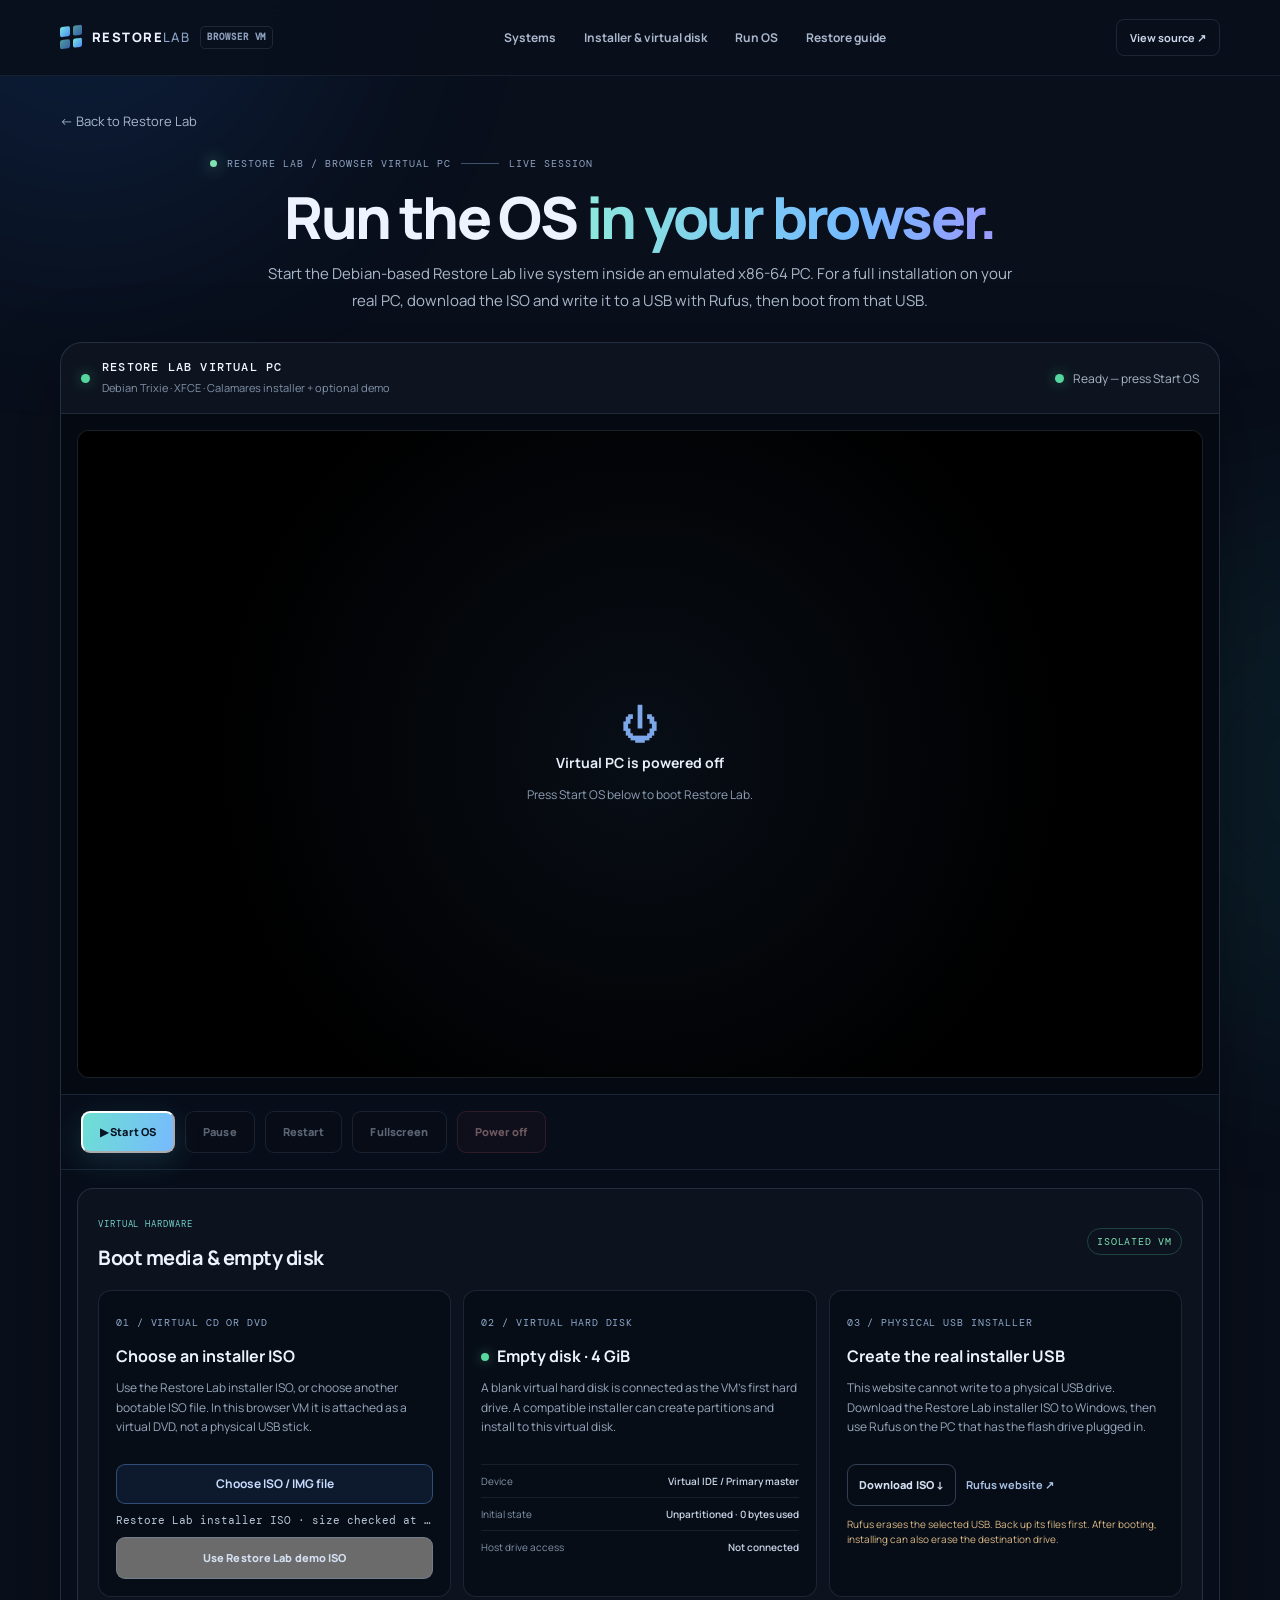
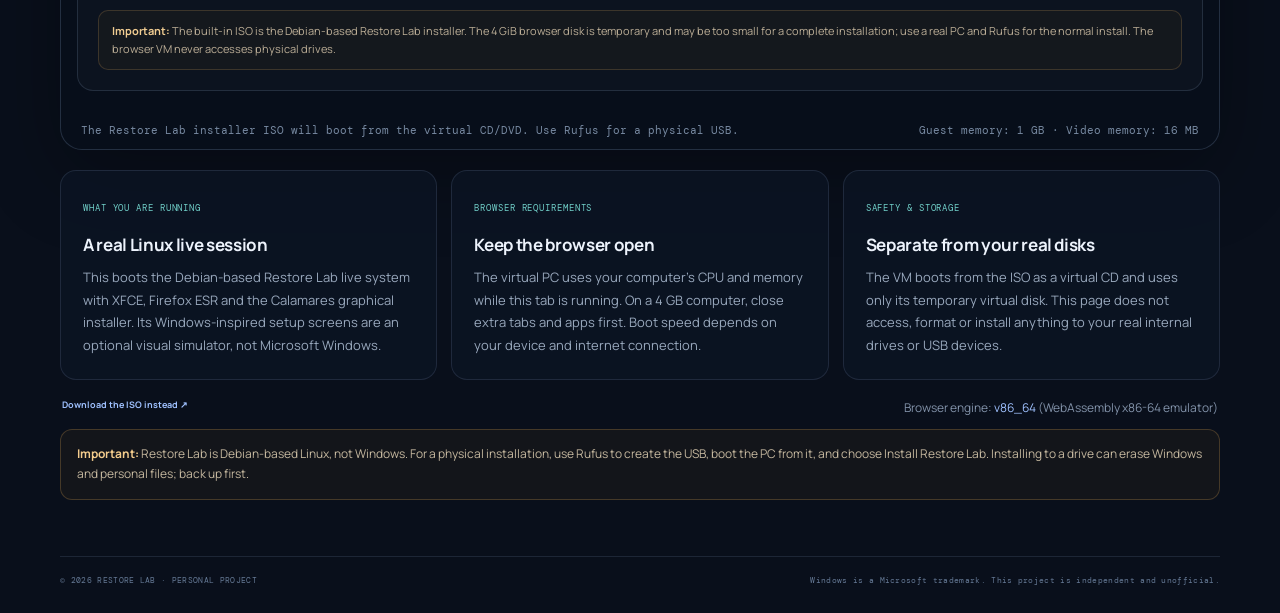
==== commit 8ff48af2: "Explain the physical Restore Lab installer USB in browser VM page" ====
--- a/run.html
+++ b/run.html
@@ -4,7 +4,7 @@
   <meta charset="utf-8">
   <meta name="viewport" content="width=device-width, initial-scale=1">
   <meta name="theme-color" content="#0b1220">
-  <meta name="description" content="Run the Restore Lab Debian live system in a browser-based virtual PC.">
+  <meta name="description" content="Run the Restore Lab Debian-based live system and preview its installer in a browser-based virtual PC.">
   <title>Run Restore Lab — Browser Virtual PC</title>
   <link rel="preconnect" href="https://fonts.googleapis.com">
   <link rel="preconnect" href="https://fonts.gstatic.com" crossorigin>
@@ -25,7 +25,7 @@
     </a>
     <nav class="main-nav" aria-label="Main navigation">
       <a href="index.html#systems">Systems</a>
-      <a href="#install-media">Install media & disk</a>
+      <a href="#install-media">Installer & virtual disk</a>
       <a href="run.html" aria-current="page">Run OS</a>
       <a href="index.html#restore">Restore guide</a>
     </nav>
@@ -38,14 +38,14 @@
     <section class="run-heading">
       <div class="eyebrow"><span class="pulse-dot"></span> RESTORE LAB / BROWSER VIRTUAL PC <span class="eyebrow-line"></span> LIVE SESSION</div>
       <h1>Run the OS <span class="gradient-text">in your browser.</span></h1>
-      <p class="run-lead">Start the actual Debian-based Restore Lab live system inside an emulated x86-64 PC. The browser streams the ISO as it boots, so you do not need to download the ISO or write a USB to try it.</p>
+      <p class="run-lead">Start the Debian-based Restore Lab live system inside an emulated x86-64 PC. For a full installation on your real PC, download the ISO and write it to a USB with Rufus, then boot from that USB.</p>
     </section>
 
     <section class="vm-panel" aria-label="Restore Lab virtual computer">
       <div class="vm-toolbar">
         <div class="vm-title">
           <span class="vm-led"></span>
-          <div><strong>RESTORE LAB VIRTUAL PC</strong><small>Debian Trixie · XFCE · Windows-style setup demo</small></div>
+          <div><strong>RESTORE LAB VIRTUAL PC</strong><small>Debian Trixie · XFCE · Calamares installer + optional demo</small></div>
         </div>
         <div class="vm-status" id="vmStatus" role="status" aria-live="polite">
           <span class="vm-status-dot"></span><span id="vmStatusText">Ready — press Start OS</span>
@@ -85,12 +85,12 @@
           <article class="vm-media-card">
             <span class="vm-media-label">01 / VIRTUAL CD OR DVD</span>
             <h3>Choose an installer ISO</h3>
-            <p>Use the Restore Lab demo, or choose an ISO file from your computer. It is attached to the VM as a virtual DVD, not a physical USB stick.</p>
+            <p>Use the Restore Lab installer ISO, or choose another bootable ISO file. In this browser VM it is attached as a virtual DVD, not a physical USB stick.</p>
             <label class="vm-file-picker">
               <span>Choose ISO / IMG file</span>
               <input id="isoFile" type="file" accept=".iso,.img,application/x-iso9660-image">
             </label>
-            <div class="vm-iso-name" id="isoName">Restore Lab demo ISO · 746 MiB</div>
+            <div class="vm-iso-name" id="isoName">Restore Lab installer ISO</div>
             <button class="button button-outline vm-clear-iso" id="clearIso" type="button">Use Restore Lab demo ISO</button>
           </article>
 
@@ -104,19 +104,19 @@
           </article>
 
           <article class="vm-media-card">
-            <span class="vm-media-label">03 / PHYSICAL USB INSTALL</span>
-            <h3>Make a real bootable USB</h3>
-            <p>This website cannot connect to or write a physical USB drive. Download the ISO to Windows and use Rufus on the PC that has the USB plugged in.</p>
+            <span class="vm-media-label">03 / PHYSICAL USB INSTALLER</span>
+            <h3>Create the real installer USB</h3>
+            <p>This website cannot write to a physical USB drive. Download the Restore Lab installer ISO to Windows, then use Rufus on the PC that has the flash drive plugged in.</p>
             <div class="vm-usb-actions">
               <a class="button button-outline" href="https://github.com/sd201826/Computer/releases/tag/restore-lab-live-latest" target="_blank" rel="noopener">Download ISO ↓</a>
               <a class="text-link" href="https://rufus.ie/" target="_blank" rel="noopener">Rufus website ↗</a>
             </div>
-            <small class="vm-usb-warning">Writing an image erases the USB selected in Rufus. Back up its files first.</small>
+            <small class="vm-usb-warning">Rufus erases the selected USB. Back up its files first. After booting, installing can also erase the destination drive.</small>
           </article>
         </div>
 
         <div class="vm-media-note">
-          <strong>Important:</strong> The built-in Restore Lab ISO starts a Debian live demo; it does not install itself. To install another system, choose a compatible installer ISO. Any changes made to this 4 GiB virtual disk stay only in the current browser session and are cleared when you power off.
+          <strong>Important:</strong> The built-in ISO is the Debian-based Restore Lab installer. The 4 GiB browser disk is temporary and may be too small for a complete installation; use a real PC and Rufus for the normal install. The browser VM never accesses physical drives.
         </div>
       </section>
 
@@ -130,7 +130,7 @@
       <article class="run-info-card">
         <span class="section-kicker">WHAT YOU ARE RUNNING</span>
         <h2>A real Linux live session</h2>
-        <p>This boots your successful Restore Lab ISO: Debian Linux with XFCE, Firefox ESR and the Windows-inspired setup preview. The setup screens are a simulator, not Microsoft Windows.</p>
+        <p>This boots the Debian-based Restore Lab live system with XFCE, Firefox ESR and the Calamares graphical installer. Its Windows-inspired setup screens are an optional visual simulator, not Microsoft Windows.</p>
       </article>
       <article class="run-info-card">
         <span class="section-kicker">BROWSER REQUIREMENTS</span>
@@ -140,7 +140,7 @@
       <article class="run-info-card">
         <span class="section-kicker">SAFETY & STORAGE</span>
         <h2>Separate from your real disks</h2>
-        <p>The VM boots from the live ISO as a virtual CD. This browser page does not access, format or install anything to your real internal drives or USB devices. Changes in the live session are temporary.</p>
+        <p>The VM boots from the ISO as a virtual CD and uses only its temporary virtual disk. This page does not access, format or install anything to your real internal drives or USB devices.</p>
       </article>
     </section>
 
@@ -148,7 +148,7 @@
       <a class="text-link" href="https://github.com/sd201826/Computer/releases/tag/restore-lab-live-latest" target="_blank" rel="noopener">Download the ISO instead ↗</a>
       <span>Browser engine: <a href="https://github.com/portlandhodl/v86_64" target="_blank" rel="noopener">v86_64</a> (WebAssembly x86-64 emulator)</span>
     </div>
-    <div class="run-disclaimer"><strong>Important:</strong> This is Debian Linux running in a browser-based virtual machine. It is not Windows, and it cannot install or repair Windows. The VM may be slow or may not boot on every browser or device.</div>
+    <div class="run-disclaimer"><strong>Important:</strong> Restore Lab is Debian-based Linux, not Windows. For a physical installation, use Rufus to create the USB, boot the PC from it, and choose Install Restore Lab. Installing to a drive can erase Windows and personal files; back up first.</div>
   </main>
 
   <footer class="footer shell">
--- a/run-os.css
+++ b/run-os.css
@@ -226,3 +226,170 @@
   .vm-foot { padding: 12px; }
   .run-info-grid { grid-template-columns: 1fr; }
 }
+
+
+.vm-media-panel {
+  margin: 18px 16px 20px;
+  padding: 20px;
+  border: 1px solid rgba(137, 164, 199, .18);
+  border-radius: 16px;
+  background: rgba(255, 255, 255, .025);
+}
+.vm-media-heading {
+  display: flex;
+  align-items: center;
+  justify-content: space-between;
+  gap: 12px;
+  margin-bottom: 16px;
+}
+.vm-media-heading h2 {
+  margin: 7px 0 0;
+  color: #eef4ff;
+  font-size: 20px;
+  letter-spacing: -.025em;
+}
+.vm-media-tag {
+  padding: 6px 9px;
+  border: 1px solid rgba(85, 214, 158, .25);
+  border-radius: 999px;
+  color: #7fe2b4;
+  font: 10px "DM Mono", monospace;
+  letter-spacing: .08em;
+}
+.vm-media-grid {
+  display: grid;
+  grid-template-columns: repeat(3, minmax(0, 1fr));
+  gap: 12px;
+}
+.vm-media-card {
+  min-width: 0;
+  padding: 17px;
+  border: 1px solid rgba(137, 164, 199, .16);
+  border-radius: 13px;
+  background: rgba(5, 10, 19, .55);
+}
+.vm-media-label {
+  color: #8da8cc;
+  font: 10px "DM Mono", monospace;
+  letter-spacing: .09em;
+}
+.vm-media-card h3 {
+  display: flex;
+  align-items: center;
+  gap: 8px;
+  margin: 11px 0 8px;
+  color: #edf3fc;
+  font-size: 16px;
+}
+.vm-media-card p {
+  min-height: 73px;
+  margin: 0 0 13px;
+  color: #98a9bf;
+  font-size: 12px;
+  line-height: 1.65;
+}
+.vm-file-picker {
+  position: relative;
+  display: flex;
+  align-items: center;
+  justify-content: center;
+  min-height: 40px;
+  padding: 9px 12px;
+  border: 1px solid rgba(111, 166, 255, .36);
+  border-radius: 9px;
+  background: rgba(48, 91, 151, .17);
+  color: #c7dcff;
+  font-size: 12px;
+  font-weight: 700;
+  cursor: pointer;
+  overflow: hidden;
+}
+.vm-file-picker:hover { background: rgba(48, 91, 151, .29); }
+.vm-file-picker input {
+  position: absolute;
+  inset: 0;
+  width: 100%;
+  height: 100%;
+  opacity: 0;
+  cursor: pointer;
+}
+.vm-file-picker input:disabled { cursor: not-allowed; }
+.vm-iso-name {
+  overflow: hidden;
+  margin-top: 9px;
+  color: #b7c5d8;
+  font: 11px "DM Mono", monospace;
+  text-overflow: ellipsis;
+  white-space: nowrap;
+}
+.vm-clear-iso {
+  width: 100%;
+  margin-top: 10px;
+  justify-content: center;
+  font-size: 11px;
+  padding: 9px 11px;
+}
+.vm-disk-led {
+  display: inline-block;
+  width: 8px;
+  height: 8px;
+  flex: 0 0 8px;
+  border-radius: 50%;
+  background: #58d8a0;
+  box-shadow: 0 0 12px rgba(88, 216, 160, .45);
+}
+.vm-disk-spec {
+  display: flex;
+  justify-content: space-between;
+  gap: 10px;
+  padding: 8px 0;
+  border-top: 1px solid rgba(137, 164, 199, .12);
+  color: #8294aa;
+  font-size: 10px;
+}
+.vm-disk-spec strong {
+  color: #c8d5e6;
+  font-weight: 600;
+  text-align: right;
+}
+.vm-usb-actions {
+  display: flex;
+  flex-wrap: wrap;
+  align-items: center;
+  gap: 10px;
+}
+.vm-usb-actions .button {
+  padding: 9px 11px;
+  font-size: 11px;
+}
+.vm-usb-actions .text-link { font-size: 11px; }
+.vm-usb-warning {
+  display: block;
+  margin-top: 11px;
+  color: #dbb986;
+  font-size: 10px;
+  line-height: 1.5;
+}
+.vm-media-note {
+  margin-top: 13px;
+  padding: 11px 13px;
+  border: 1px solid rgba(245, 185, 93, .18);
+  border-radius: 10px;
+  background: rgba(96, 67, 25, .1);
+  color: #bcae97;
+  font-size: 11px;
+  line-height: 1.65;
+}
+.vm-media-note strong { color: #f0cc91; }
+@media (max-width: 900px) {
+  .vm-media-grid { grid-template-columns: 1fr 1fr; }
+  .vm-media-card:last-child { grid-column: 1 / -1; }
+}
+@media (max-width: 620px) {
+  .vm-media-panel { margin: 12px 8px 14px; padding: 13px; }
+  .vm-media-grid { grid-template-columns: 1fr; }
+  .vm-media-card:last-child { grid-column: auto; }
+  .vm-media-card p { min-height: auto; }
+  .vm-media-heading { align-items: flex-start; flex-direction: column; }
+  .vm-disk-spec { font-size: 9px; }
+}
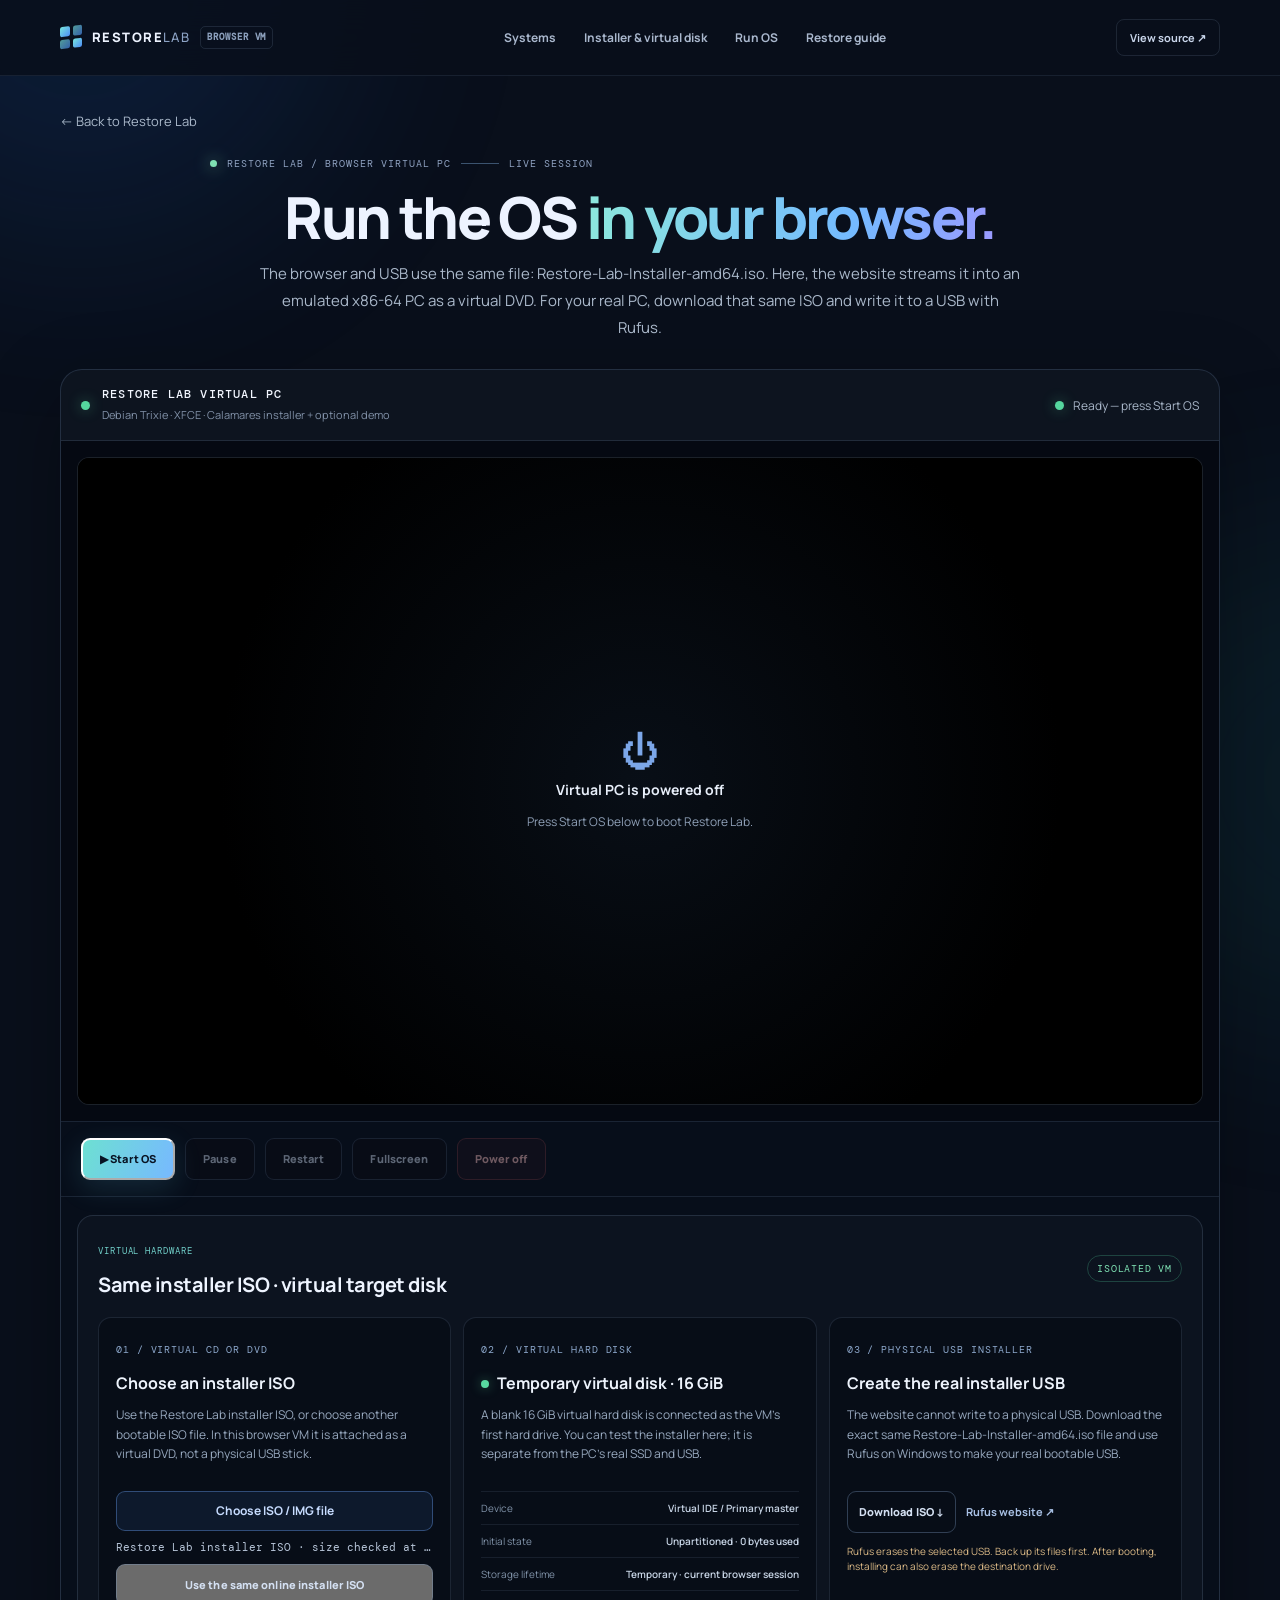
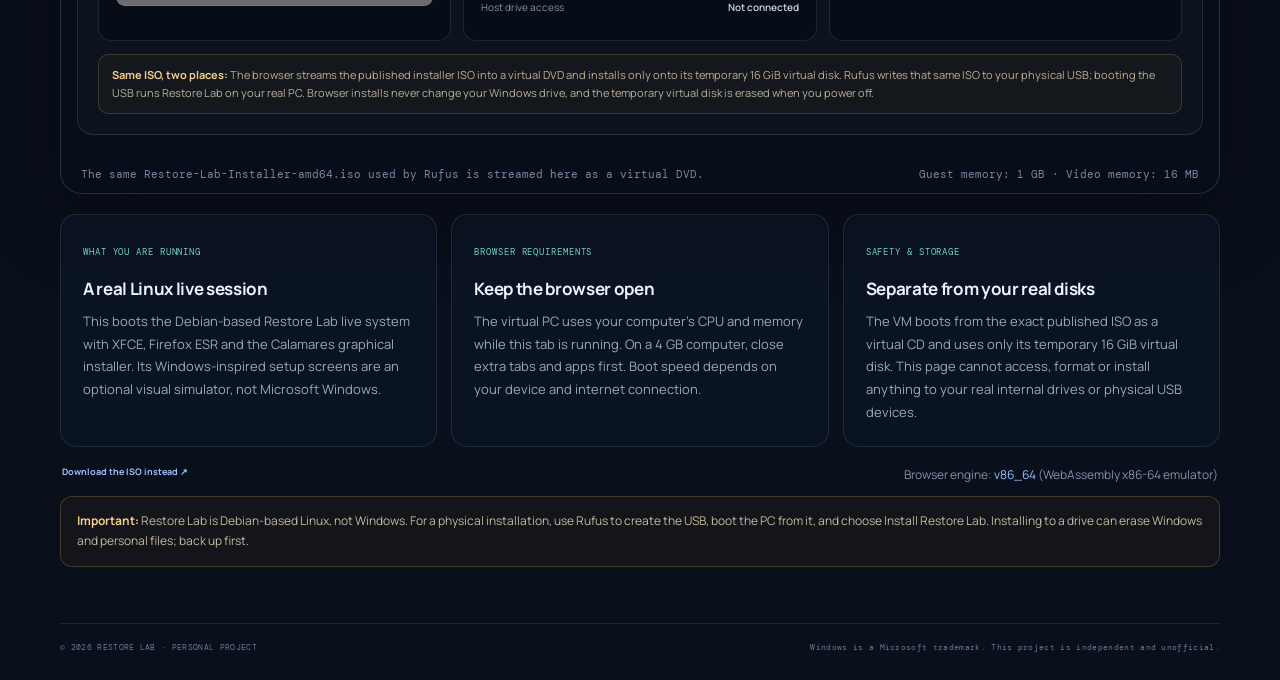
==== commit 55d489d7: "Explain same installer ISO for browser VM and Rufus USB" ====
--- a/run.html
+++ b/run.html
@@ -38,7 +38,7 @@
     <section class="run-heading">
       <div class="eyebrow"><span class="pulse-dot"></span> RESTORE LAB / BROWSER VIRTUAL PC <span class="eyebrow-line"></span> LIVE SESSION</div>
       <h1>Run the OS <span class="gradient-text">in your browser.</span></h1>
-      <p class="run-lead">Start the Debian-based Restore Lab live system inside an emulated x86-64 PC. For a full installation on your real PC, download the ISO and write it to a USB with Rufus, then boot from that USB.</p>
+      <p class="run-lead">The browser and USB use the same file: Restore-Lab-Installer-amd64.iso. Here, the website streams it into an emulated x86-64 PC as a virtual DVD. For your real PC, download that same ISO and write it to a USB with Rufus.</p>
     </section>
 
     <section class="vm-panel" aria-label="Restore Lab virtual computer">
@@ -76,7 +76,7 @@
         <div class="vm-media-heading">
           <div>
             <span class="section-kicker">VIRTUAL HARDWARE</span>
-            <h2>Boot media & empty disk</h2>
+            <h2>Same installer ISO · virtual target disk</h2>
           </div>
           <span class="vm-media-tag">ISOLATED VM</span>
         </div>
@@ -91,22 +91,23 @@
               <input id="isoFile" type="file" accept=".iso,.img,application/x-iso9660-image">
             </label>
             <div class="vm-iso-name" id="isoName">Restore Lab installer ISO</div>
-            <button class="button button-outline vm-clear-iso" id="clearIso" type="button">Use Restore Lab demo ISO</button>
+            <button class="button button-outline vm-clear-iso" id="clearIso" type="button">Use the same online installer ISO</button>
           </article>
 
           <article class="vm-media-card">
             <span class="vm-media-label">02 / VIRTUAL HARD DISK</span>
-            <h3><span class="vm-disk-led"></span> Empty disk · 4 GiB</h3>
-            <p>A blank virtual hard disk is connected as the VM's first hard drive. A compatible installer can create partitions and install to this virtual disk.</p>
+            <h3><span class="vm-disk-led"></span> Temporary virtual disk · 16 GiB</h3>
+            <p>A blank 16 GiB virtual hard disk is connected as the VM's first hard drive. You can test the installer here; it is separate from the PC's real SSD and USB.</p>
             <div class="vm-disk-spec"><span>Device</span><strong>Virtual IDE / Primary master</strong></div>
             <div class="vm-disk-spec"><span>Initial state</span><strong>Unpartitioned · 0 bytes used</strong></div>
+            <div class="vm-disk-spec"><span>Storage lifetime</span><strong>Temporary · current browser session</strong></div>
             <div class="vm-disk-spec"><span>Host drive access</span><strong>Not connected</strong></div>
           </article>
 
           <article class="vm-media-card">
             <span class="vm-media-label">03 / PHYSICAL USB INSTALLER</span>
             <h3>Create the real installer USB</h3>
-            <p>This website cannot write to a physical USB drive. Download the Restore Lab installer ISO to Windows, then use Rufus on the PC that has the flash drive plugged in.</p>
+            <p>The website cannot write to a physical USB. Download the exact same Restore-Lab-Installer-amd64.iso file and use Rufus on Windows to make your real bootable USB.</p>
             <div class="vm-usb-actions">
               <a class="button button-outline" href="https://github.com/sd201826/Computer/releases/tag/restore-lab-live-latest" target="_blank" rel="noopener">Download ISO ↓</a>
               <a class="text-link" href="https://rufus.ie/" target="_blank" rel="noopener">Rufus website ↗</a>
@@ -116,7 +117,7 @@
         </div>
 
         <div class="vm-media-note">
-          <strong>Important:</strong> The built-in ISO is the Debian-based Restore Lab installer. The 4 GiB browser disk is temporary and may be too small for a complete installation; use a real PC and Rufus for the normal install. The browser VM never accesses physical drives.
+          <strong>Same ISO, two places:</strong> The browser streams the published installer ISO into a virtual DVD and installs only onto its temporary 16 GiB virtual disk. Rufus writes that same ISO to your physical USB; booting the USB runs Restore Lab on your real PC. Browser installs never change your Windows drive, and the temporary virtual disk is erased when you power off.
         </div>
       </section>
 
@@ -140,7 +141,7 @@
       <article class="run-info-card">
         <span class="section-kicker">SAFETY & STORAGE</span>
         <h2>Separate from your real disks</h2>
-        <p>The VM boots from the ISO as a virtual CD and uses only its temporary virtual disk. This page does not access, format or install anything to your real internal drives or USB devices.</p>
+        <p>The VM boots from the exact published ISO as a virtual CD and uses only its temporary 16 GiB virtual disk. This page cannot access, format or install anything to your real internal drives or physical USB devices.</p>
       </article>
     </section>
 
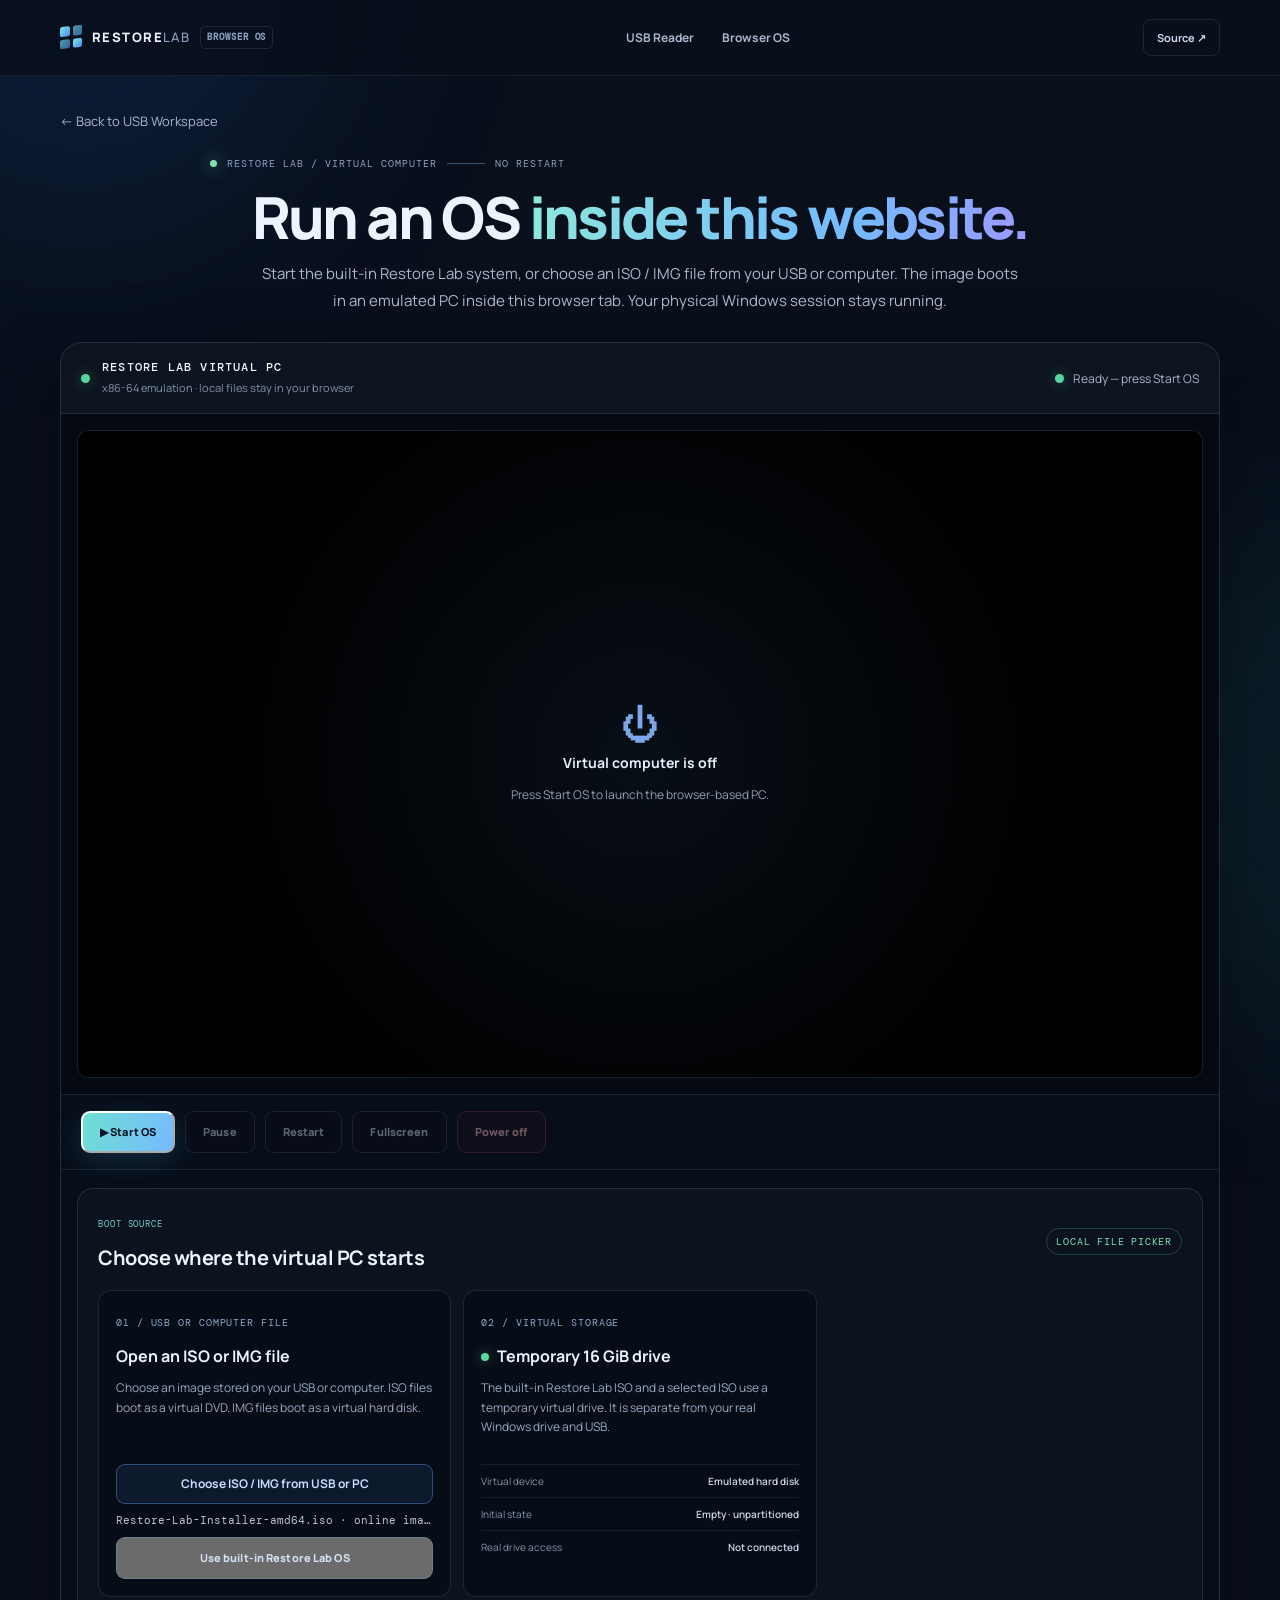
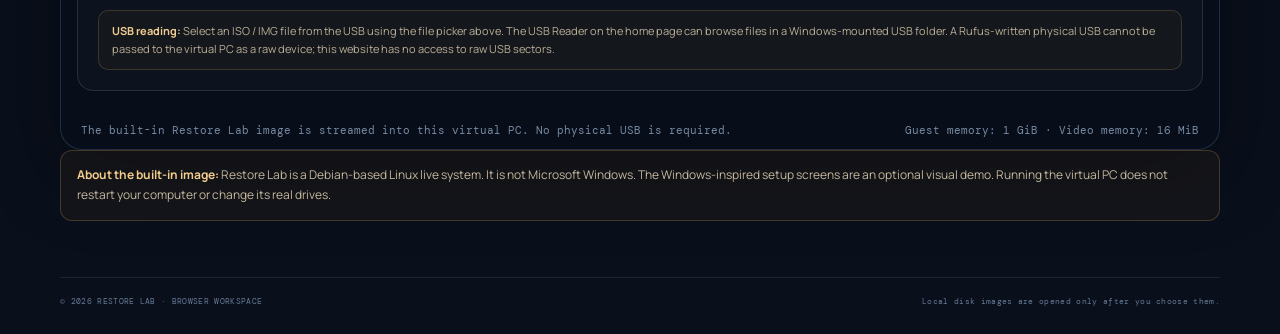
==== commit 19b88533: "Replace install walkthrough with local USB image boot screen" ====
--- a/run.html
+++ b/run.html
@@ -4,8 +4,8 @@
   <meta charset="utf-8">
   <meta name="viewport" content="width=device-width, initial-scale=1">
   <meta name="theme-color" content="#0b1220">
-  <meta name="description" content="Run the Restore Lab Debian-based live system and preview its installer in a browser-based virtual PC.">
-  <title>Run Restore Lab — Browser Virtual PC</title>
+  <meta name="description" content="Run a disk image from your computer or USB inside a browser-based virtual PC.">
+  <title>Restore Lab — Browser OS</title>
   <link rel="preconnect" href="https://fonts.googleapis.com">
   <link rel="preconnect" href="https://fonts.gstatic.com" crossorigin>
   <link href="https://fonts.googleapis.com/css2?family=DM+Mono:wght@400;500&family=Manrope:wght@400;500;600;700;800&display=swap" rel="stylesheet">
@@ -21,31 +21,29 @@
     <a class="brand" href="index.html" aria-label="Restore Lab home">
       <span class="brand-mark"><span></span><span></span><span></span><span></span></span>
       <span>RESTORE<span class="brand-light">LAB</span></span>
-      <span class="version-tag">BROWSER VM</span>
+      <span class="version-tag">BROWSER OS</span>
     </a>
     <nav class="main-nav" aria-label="Main navigation">
-      <a href="index.html#systems">Systems</a>
-      <a href="#install-media">Installer & virtual disk</a>
-      <a href="run.html" aria-current="page">Run OS</a>
-      <a href="index.html#restore">Restore guide</a>
+      <a href="index.html#usb-reader">USB Reader</a>
+      <a href="run.html" aria-current="page">Browser OS</a>
     </nav>
-    <a class="top-action" href="https://github.com/sd201826/Computer" target="_blank" rel="noopener">View source <span aria-hidden="true">↗</span></a>
+    <a class="top-action" href="https://github.com/sd201826/Computer" target="_blank" rel="noopener">Source <span aria-hidden="true">↗</span></a>
   </header>
 
   <main class="run-page shell">
-    <a class="run-back" href="index.html">← Back to Restore Lab</a>
+    <a class="run-back" href="index.html">← Back to USB Workspace</a>
 
     <section class="run-heading">
-      <div class="eyebrow"><span class="pulse-dot"></span> RESTORE LAB / BROWSER VIRTUAL PC <span class="eyebrow-line"></span> LIVE SESSION</div>
-      <h1>Run the OS <span class="gradient-text">in your browser.</span></h1>
-      <p class="run-lead">The browser and USB use the same file: Restore-Lab-Installer-amd64.iso. Here, the website streams it into an emulated x86-64 PC as a virtual DVD. For your real PC, download that same ISO and write it to a USB with Rufus.</p>
+      <div class="eyebrow"><span class="pulse-dot"></span> RESTORE LAB / VIRTUAL COMPUTER <span class="eyebrow-line"></span> NO RESTART</div>
+      <h1>Run an OS <span class="gradient-text">inside this website.</span></h1>
+      <p class="run-lead">Start the built-in Restore Lab system, or choose an ISO / IMG file from your USB or computer. The image boots in an emulated PC inside this browser tab. Your physical Windows session stays running.</p>
     </section>
 
-    <section class="vm-panel" aria-label="Restore Lab virtual computer">
+    <section class="vm-panel" aria-label="Browser virtual computer">
       <div class="vm-toolbar">
         <div class="vm-title">
           <span class="vm-led"></span>
-          <div><strong>RESTORE LAB VIRTUAL PC</strong><small>Debian Trixie · XFCE · Calamares installer + optional demo</small></div>
+          <div><strong>RESTORE LAB VIRTUAL PC</strong><small>x86-64 emulation · local files stay in your browser</small></div>
         </div>
         <div class="vm-status" id="vmStatus" role="status" aria-live="polite">
           <span class="vm-status-dot"></span><span id="vmStatusText">Ready — press Start OS</span>
@@ -58,8 +56,8 @@
           <canvas id="vga"></canvas>
           <div class="vm-screen-placeholder" id="vmScreenPlaceholder">
             <div class="vm-power-symbol">⏻</div>
-            <strong>Virtual PC is powered off</strong>
-            <span>Press Start OS below to boot Restore Lab.</span>
+            <strong>Virtual computer is off</strong>
+            <span>Press Start OS to launch the browser-based PC.</span>
           </div>
         </div>
       </div>
@@ -72,89 +70,55 @@
         <button class="button button-danger" id="stopVm" type="button" disabled>Power off</button>
       </div>
 
-      <section class="vm-media-panel" id="install-media" aria-label="Boot media and virtual storage">
+      <section class="vm-media-panel" id="boot-source" aria-label="Select a local operating system image">
         <div class="vm-media-heading">
           <div>
-            <span class="section-kicker">VIRTUAL HARDWARE</span>
-            <h2>Same installer ISO · virtual target disk</h2>
+            <span class="section-kicker">BOOT SOURCE</span>
+            <h2>Choose where the virtual PC starts</h2>
           </div>
-          <span class="vm-media-tag">ISOLATED VM</span>
+          <span class="vm-media-tag">LOCAL FILE PICKER</span>
         </div>
 
         <div class="vm-media-grid">
           <article class="vm-media-card">
-            <span class="vm-media-label">01 / VIRTUAL CD OR DVD</span>
-            <h3>Choose an installer ISO</h3>
-            <p>Use the Restore Lab installer ISO, or choose another bootable ISO file. In this browser VM it is attached as a virtual DVD, not a physical USB stick.</p>
+            <span class="vm-media-label">01 / USB OR COMPUTER FILE</span>
+            <h3>Open an ISO or IMG file</h3>
+            <p>Choose an image stored on your USB or computer. ISO files boot as a virtual DVD. IMG files boot as a virtual hard disk.</p>
             <label class="vm-file-picker">
-              <span>Choose ISO / IMG file</span>
+              <span>Choose ISO / IMG from USB or PC</span>
               <input id="isoFile" type="file" accept=".iso,.img,application/x-iso9660-image">
             </label>
-            <div class="vm-iso-name" id="isoName">Restore Lab installer ISO</div>
-            <button class="button button-outline vm-clear-iso" id="clearIso" type="button">Use the same online installer ISO</button>
+            <div class="vm-iso-name" id="isoName">Restore-Lab-Installer-amd64.iso · online image</div>
+            <button class="button button-outline vm-clear-iso" id="clearIso" type="button">Use built-in Restore Lab OS</button>
           </article>
 
           <article class="vm-media-card">
-            <span class="vm-media-label">02 / VIRTUAL HARD DISK</span>
-            <h3><span class="vm-disk-led"></span> Temporary virtual disk · 16 GiB</h3>
-            <p>A blank 16 GiB virtual hard disk is connected as the VM's first hard drive. You can test the installer here; it is separate from the PC's real SSD and USB.</p>
-            <div class="vm-disk-spec"><span>Device</span><strong>Virtual IDE / Primary master</strong></div>
-            <div class="vm-disk-spec"><span>Initial state</span><strong>Unpartitioned · 0 bytes used</strong></div>
-            <div class="vm-disk-spec"><span>Storage lifetime</span><strong>Temporary · current browser session</strong></div>
-            <div class="vm-disk-spec"><span>Host drive access</span><strong>Not connected</strong></div>
-          </article>
-
-          <article class="vm-media-card">
-            <span class="vm-media-label">03 / PHYSICAL USB INSTALLER</span>
-            <h3>Create the real installer USB</h3>
-            <p>The website cannot write to a physical USB. Download the exact same Restore-Lab-Installer-amd64.iso file and use Rufus on Windows to make your real bootable USB.</p>
-            <div class="vm-usb-actions">
-              <a class="button button-outline" href="https://github.com/sd201826/Computer/releases/tag/restore-lab-live-latest" target="_blank" rel="noopener">Download ISO ↓</a>
-              <a class="text-link" href="https://rufus.ie/" target="_blank" rel="noopener">Rufus website ↗</a>
-            </div>
-            <small class="vm-usb-warning">Rufus erases the selected USB. Back up its files first. After booting, installing can also erase the destination drive.</small>
+            <span class="vm-media-label">02 / VIRTUAL STORAGE</span>
+            <h3><span class="vm-disk-led"></span> Temporary 16 GiB drive</h3>
+            <p>The built-in Restore Lab ISO and a selected ISO use a temporary virtual drive. It is separate from your real Windows drive and USB.</p>
+            <div class="vm-disk-spec"><span>Virtual device</span><strong>Emulated hard disk</strong></div>
+            <div class="vm-disk-spec"><span>Initial state</span><strong>Empty · unpartitioned</strong></div>
+            <div class="vm-disk-spec"><span>Real drive access</span><strong>Not connected</strong></div>
           </article>
         </div>
 
         <div class="vm-media-note">
-          <strong>Same ISO, two places:</strong> The browser streams the published installer ISO into a virtual DVD and installs only onto its temporary 16 GiB virtual disk. Rufus writes that same ISO to your physical USB; booting the USB runs Restore Lab on your real PC. Browser installs never change your Windows drive, and the temporary virtual disk is erased when you power off.
+          <strong>USB reading:</strong> Select an ISO / IMG file from the USB using the file picker above. The USB Reader on the home page can browse files in a Windows-mounted USB folder. A Rufus-written physical USB cannot be passed to the virtual PC as a raw device; this website has no access to raw USB sectors.
         </div>
       </section>
 
       <div class="vm-foot">
-        <span id="vmDetail">The virtual machine has not started.</span>
-        <span>Guest memory: 1 GB · Video memory: 16 MB</span>
+        <span id="vmDetail">The virtual computer has not started.</span>
+        <span>Guest memory: 1 GiB · Video memory: 16 MiB</span>
       </div>
     </section>
 
-    <section class="run-info-grid">
-      <article class="run-info-card">
-        <span class="section-kicker">WHAT YOU ARE RUNNING</span>
-        <h2>A real Linux live session</h2>
-        <p>This boots the Debian-based Restore Lab live system with XFCE, Firefox ESR and the Calamares graphical installer. Its Windows-inspired setup screens are an optional visual simulator, not Microsoft Windows.</p>
-      </article>
-      <article class="run-info-card">
-        <span class="section-kicker">BROWSER REQUIREMENTS</span>
-        <h2>Keep the browser open</h2>
-        <p>The virtual PC uses your computer's CPU and memory while this tab is running. On a 4 GB computer, close extra tabs and apps first. Boot speed depends on your device and internet connection.</p>
-      </article>
-      <article class="run-info-card">
-        <span class="section-kicker">SAFETY & STORAGE</span>
-        <h2>Separate from your real disks</h2>
-        <p>The VM boots from the exact published ISO as a virtual CD and uses only its temporary 16 GiB virtual disk. This page cannot access, format or install anything to your real internal drives or physical USB devices.</p>
-      </article>
-    </section>
-
-    <div class="run-links">
-      <a class="text-link" href="https://github.com/sd201826/Computer/releases/tag/restore-lab-live-latest" target="_blank" rel="noopener">Download the ISO instead ↗</a>
-      <span>Browser engine: <a href="https://github.com/portlandhodl/v86_64" target="_blank" rel="noopener">v86_64</a> (WebAssembly x86-64 emulator)</span>
-    </div>
-    <div class="run-disclaimer"><strong>Important:</strong> Restore Lab is Debian-based Linux, not Windows. For a physical installation, use Rufus to create the USB, boot the PC from it, and choose Install Restore Lab. Installing to a drive can erase Windows and personal files; back up first.</div>
+    <div class="run-disclaimer"><strong>About the built-in image:</strong> Restore Lab is a Debian-based Linux live system. It is not Microsoft Windows. The Windows-inspired setup screens are an optional visual demo. Running the virtual PC does not restart your computer or change its real drives.</div>
   </main>
 
   <footer class="footer shell">
-    <span>© <span id="year"></span> RESTORE LAB · PERSONAL PROJECT</span>
-    <span>Windows is a Microsoft trademark. This project is independent and unofficial.</span>
+    <span>© <span id="year"></span> RESTORE LAB · BROWSER WORKSPACE</span>
+    <span>Local disk images are opened only after you choose them.</span>
   </footer>
 </body>
-</html>
+</html>
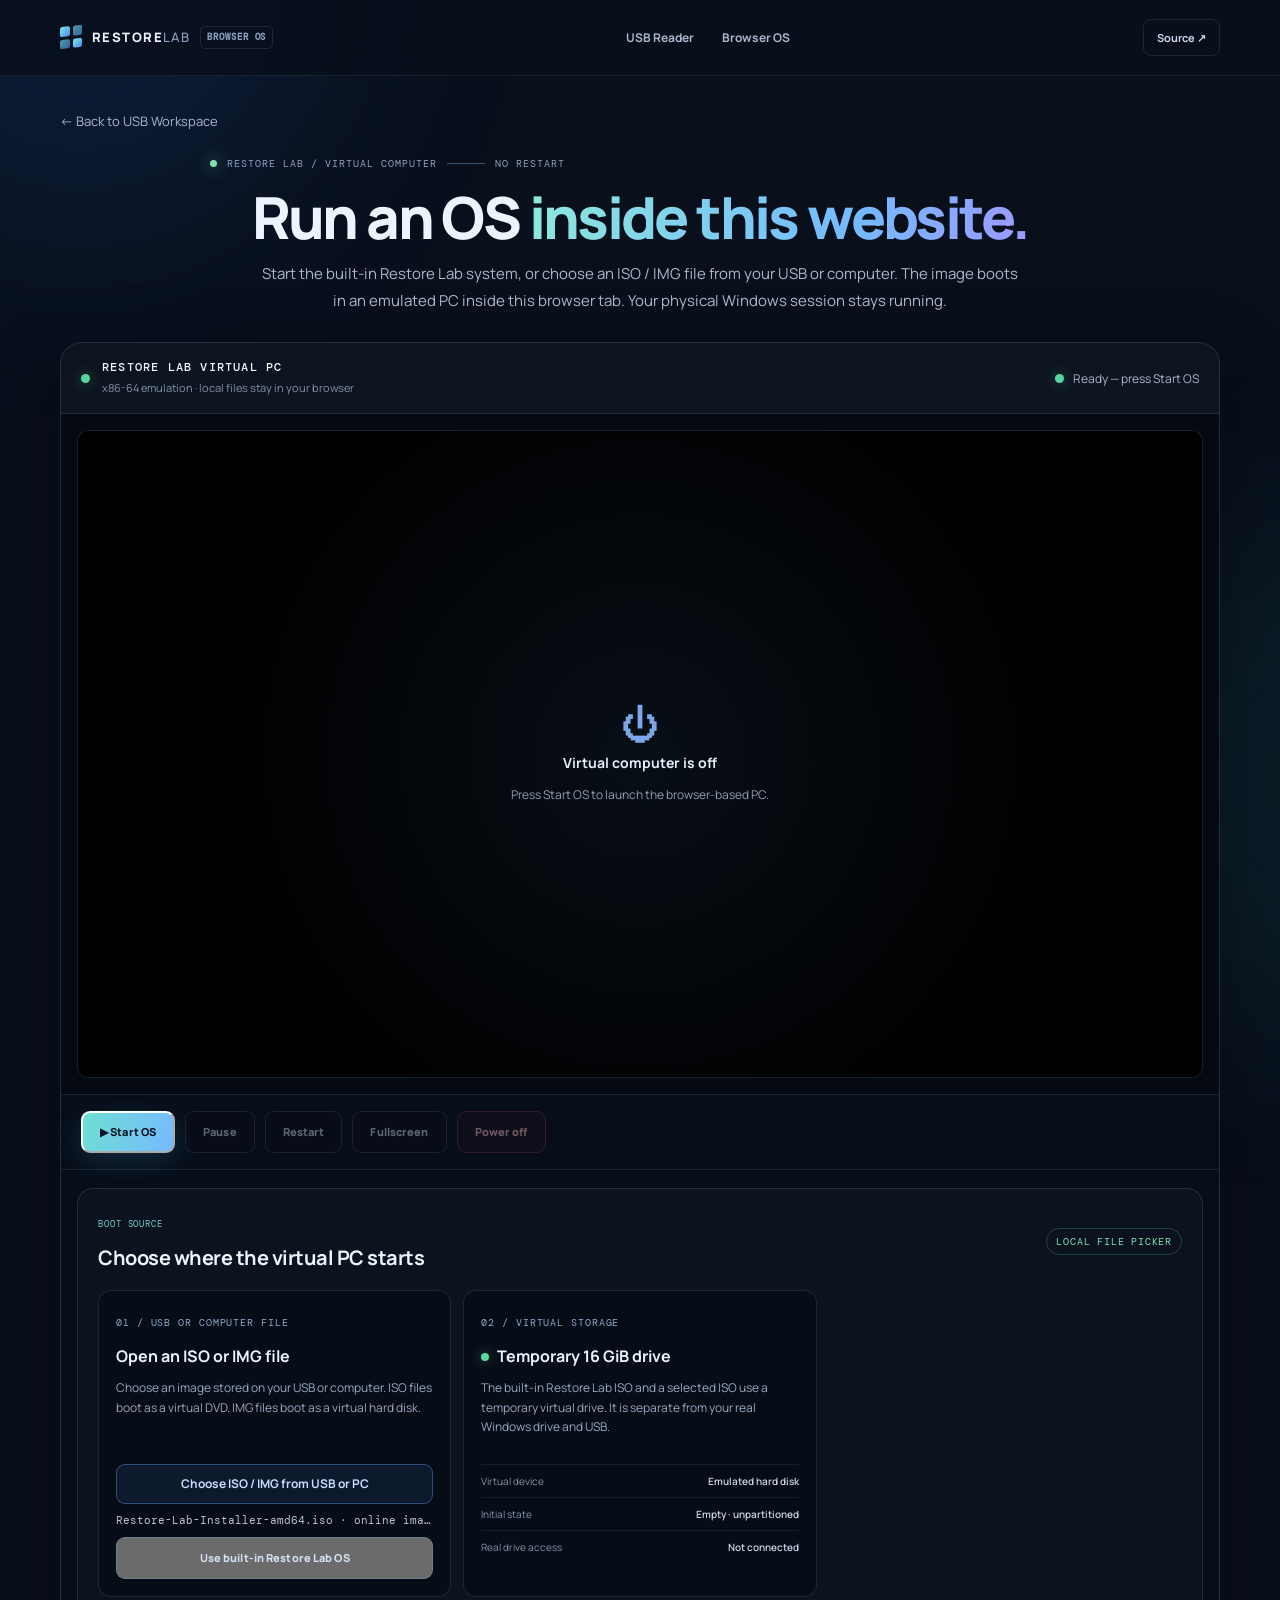
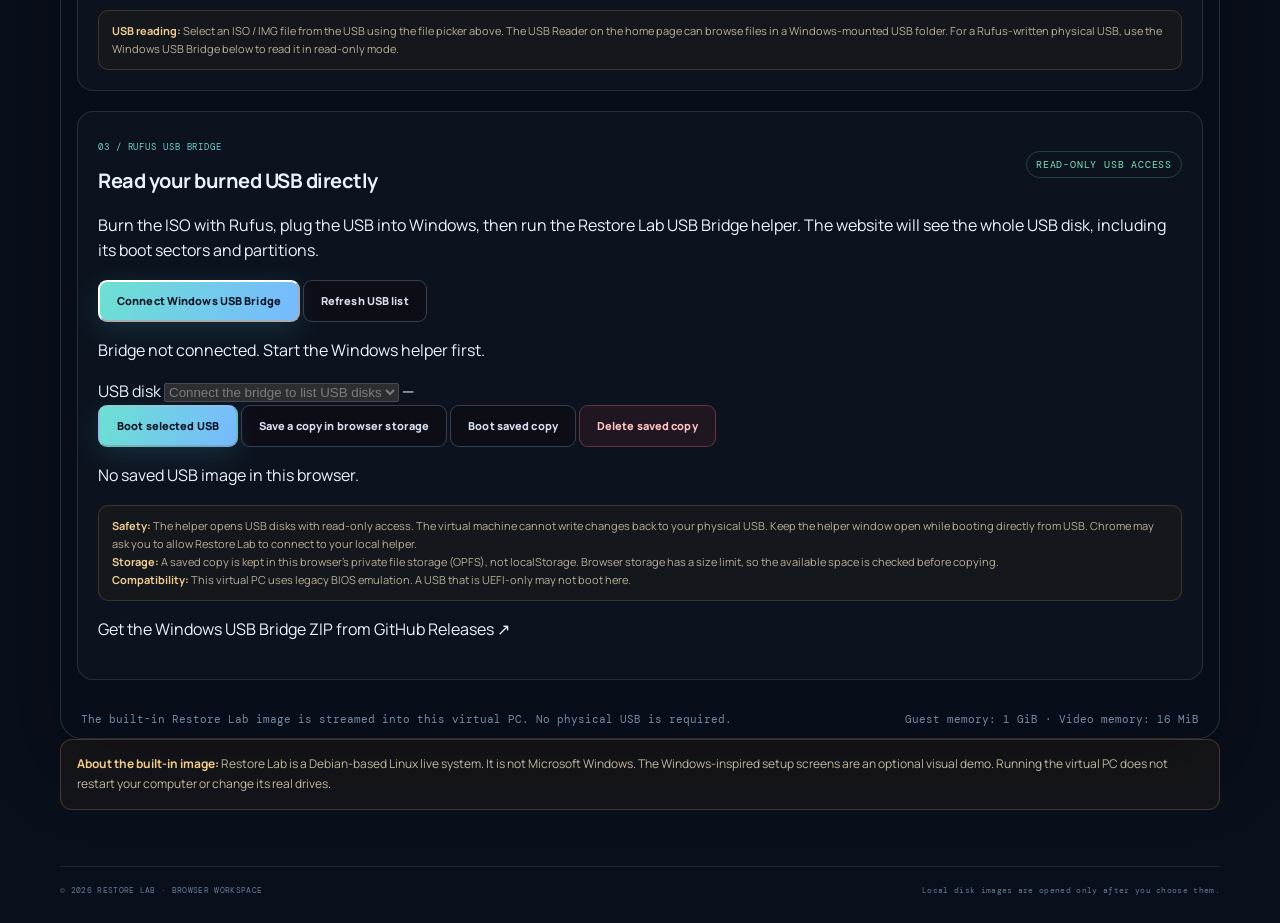
==== commit 82137552: "Add Rufus USB Bridge controls to Browser OS" ====
--- a/run.html
+++ b/run.html
@@ -12,6 +12,7 @@
   <link rel="stylesheet" href="styles.css">
   <link rel="stylesheet" href="run-os.css">
   <script src="run-os.js" defer></script>
+  <script src="usb-bridge.js" defer></script>
 </head>
 <body>
   <div class="ambient ambient-one"></div>
@@ -103,8 +104,48 @@
         </div>
 
         <div class="vm-media-note">
-          <strong>USB reading:</strong> Select an ISO / IMG file from the USB using the file picker above. The USB Reader on the home page can browse files in a Windows-mounted USB folder. A Rufus-written physical USB cannot be passed to the virtual PC as a raw device; this website has no access to raw USB sectors.
+          <strong>USB reading:</strong> Select an ISO / IMG file from the USB using the file picker above. The USB Reader on the home page can browse files in a Windows-mounted USB folder. For a Rufus-written physical USB, use the Windows USB Bridge below to read it in read-only mode.
         </div>
+      </section>
+
+      <section class="vm-media-panel" id="usb-bridge-panel" aria-label="Connect a Rufus-written USB drive">
+        <div class="vm-media-heading">
+          <div>
+            <span class="section-kicker">03 / RUFUS USB BRIDGE</span>
+            <h2>Read your burned USB directly</h2>
+          </div>
+          <span class="vm-media-tag">READ-ONLY USB ACCESS</span>
+        </div>
+        <p class="bridge-intro">Burn the ISO with Rufus, plug the USB into Windows, then run the Restore Lab USB Bridge helper. The website will see the whole USB disk, including its boot sectors and partitions.</p>
+        <div class="bridge-actions">
+          <button class="button button-primary" id="bridgeConnectBtn" type="button">Connect Windows USB Bridge</button>
+          <button class="button button-outline" id="bridgeRefreshBtn" type="button" disabled>Refresh USB list</button>
+        </div>
+        <p class="bridge-status" id="bridgeStatus" role="status" aria-live="polite">Bridge not connected. Start the Windows helper first.</p>
+        <div class="bridge-device-row">
+          <label for="bridgeDiskSelect">USB disk</label>
+          <select id="bridgeDiskSelect" disabled>
+            <option value="">Connect the bridge to list USB disks</option>
+          </select>
+          <span id="bridgeDiskSize">—</span>
+        </div>
+        <div class="bridge-actions">
+          <button class="button button-primary" id="bridgeBootBtn" type="button" disabled>Boot selected USB</button>
+          <button class="button button-outline" id="bridgeSaveBtn" type="button" disabled>Save a copy in browser storage</button>
+          <button class="button button-outline" id="bridgeBootSavedBtn" type="button" disabled>Boot saved copy</button>
+          <button class="button button-danger" id="bridgeDeleteSavedBtn" type="button" disabled>Delete saved copy</button>
+        </div>
+        <div class="bridge-progress-wrap" id="bridgeProgressWrap" hidden>
+          <div class="bridge-progress-top"><span id="bridgeProgressText">Copying USB image…</span><span id="bridgeProgressPercent">0%</span></div>
+          <progress id="bridgeProgress" max="100" value="0"></progress>
+        </div>
+        <p class="bridge-saved-info" id="bridgeSavedInfo">No saved USB image in this browser.</p>
+        <div class="vm-media-note">
+          <strong>Safety:</strong> The helper opens USB disks with read-only access. The virtual machine cannot write changes back to your physical USB. Keep the helper window open while booting directly from USB. Chrome may ask you to allow Restore Lab to connect to your local helper.
+          <br><strong>Storage:</strong> A saved copy is kept in this browser's private file storage (OPFS), not localStorage. Browser storage has a size limit, so the available space is checked before copying.
+          <br><strong>Compatibility:</strong> This virtual PC uses legacy BIOS emulation. A USB that is UEFI-only may not boot here.
+        </div>
+        <p class="bridge-download"><a href="https://github.com/sd201826/Computer/releases/tag/restore-lab-live-latest" target="_blank" rel="noopener">Get the Windows USB Bridge ZIP from GitHub Releases ↗</a></p>
       </section>
 
       <div class="vm-foot">
